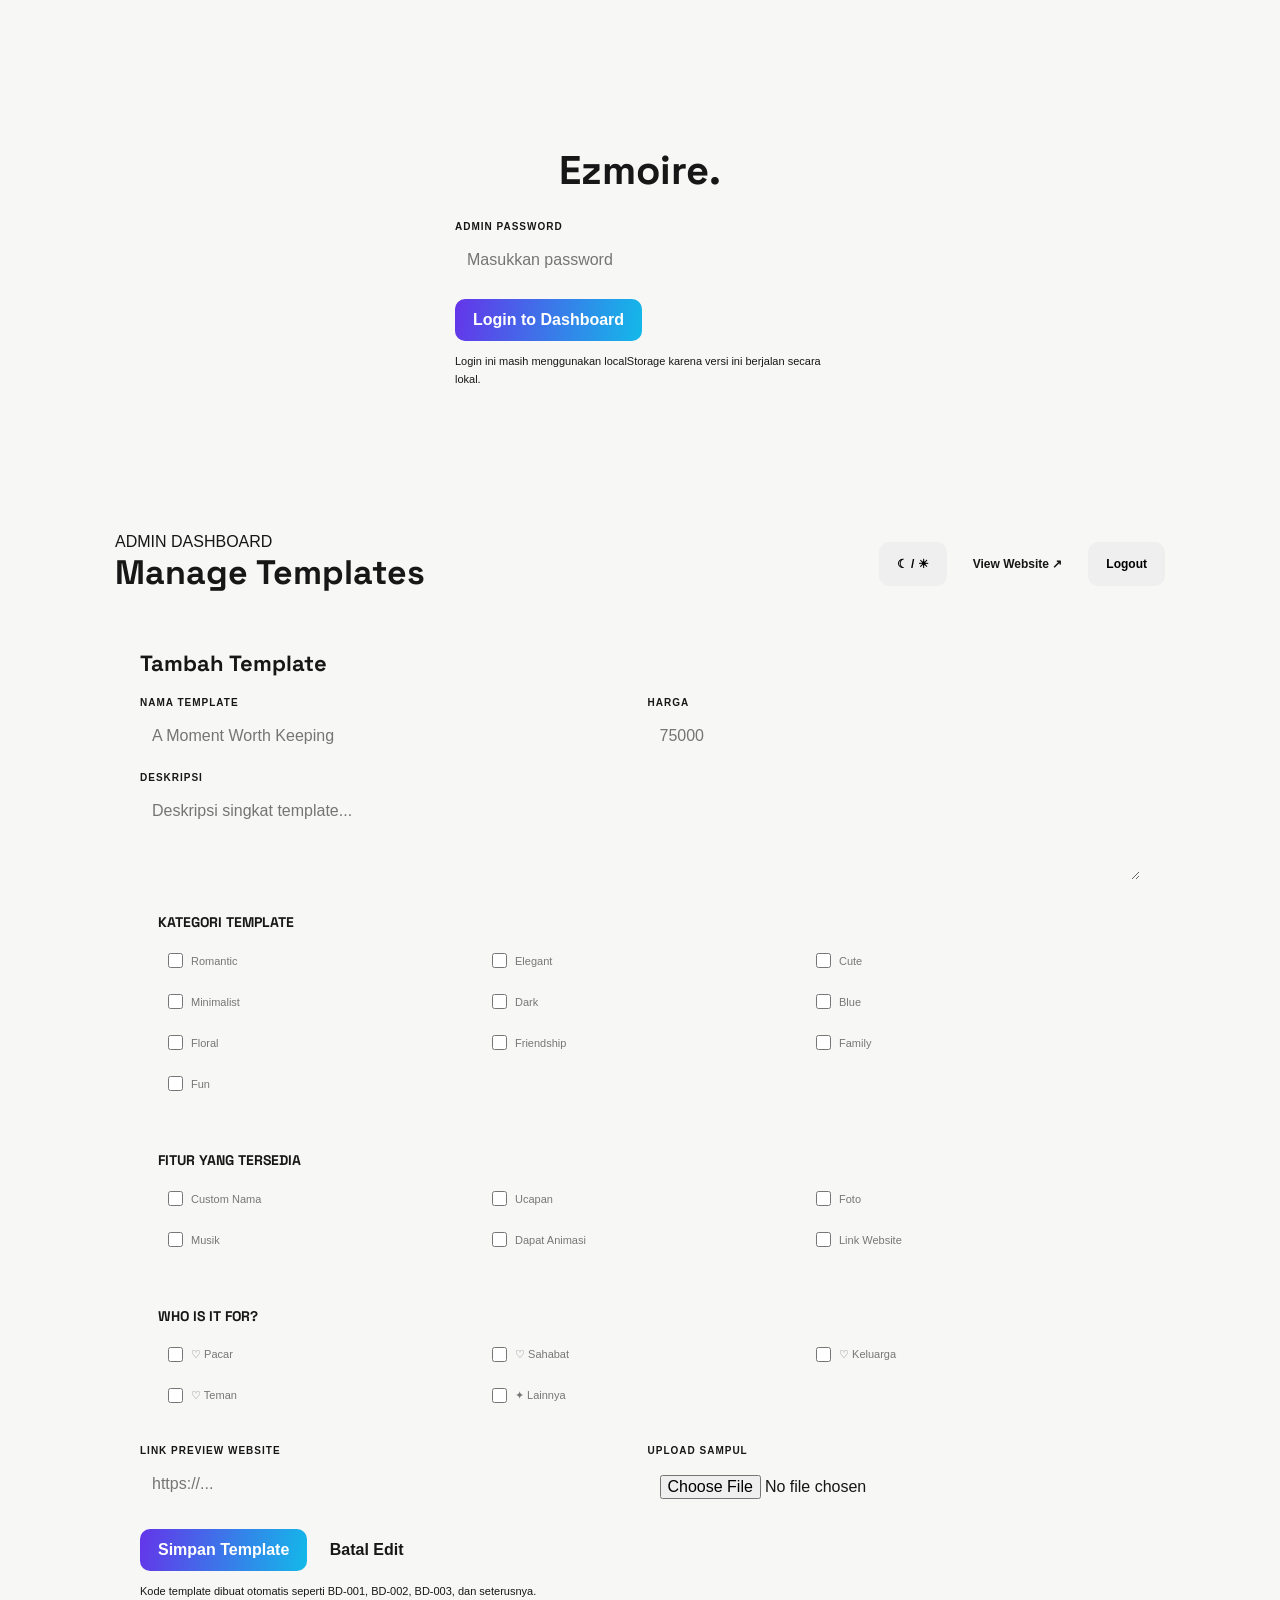
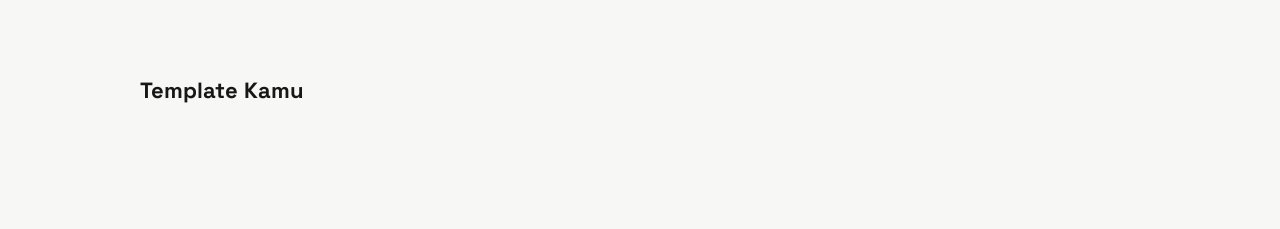
==== admin.html @ b5725a36 "Add files via upload" ====
<!DOCTYPE html>
<html lang="id">

<head>

    <meta charset="UTF-8">

    <meta
        name="viewport"
        content="width=device-width, initial-scale=1.0"
    >

    <title>
        Ezmoire — Admin
    </title>


    <link
        href="https://fonts.googleapis.com/css2?family=DM+Sans:wght@400;500;600;700&family=Space+Grotesk:wght@400;500;600;700&display=swap"
        rel="stylesheet"
    >


    <link
        rel="stylesheet"
        href="style.css"
    >


    <style>

        .admin-wrap {

            width:
                min(
                    1050px,
                    calc(100% - 32px)
                );

            margin:
                40px auto 80px;

        }


        .admin-top {

            display: flex;

            justify-content:
                space-between;

            align-items: center;

            gap: 20px;

            margin-bottom: 30px;

        }


        .admin-top h1 {

            font-family:
                "Space Grotesk";

            font-size: 34px;

        }


        .admin-panel {

            border:
                1px solid var(--line);

            background:
                var(--card);

            border-radius: 22px;

            padding: 25px;

            margin-bottom: 25px;

        }


        .admin-panel h2 {

            font-family:
                "Space Grotesk";

            font-size: 22px;

            margin-bottom: 20px;

        }


        .form-grid {

            display: grid;

            grid-template-columns:
                1fr 1fr;

            gap: 15px;

        }


        .field {

            display: flex;

            flex-direction: column;

            gap: 7px;

        }


        .field.full {

            grid-column:
                1 / -1;

        }


        .field label {

            font-size: 10px;

            color:
                var(--muted-2);

            letter-spacing: 1px;

            font-weight: 700;

        }


        .field input,
        .field textarea {

            background:
                var(--input);

            border:
                1px solid var(--line);

            border-radius: 10px;

            padding: 12px;

            color:
                var(--text);

            outline: none;

            font: inherit;

        }


        .field textarea {

            min-height: 90px;

            resize: vertical;

        }


        .field input:focus,
        .field textarea:focus {

            border-color:
                #36cfff;

        }


        .check-section {

            grid-column:
                1 / -1;

            padding:
                18px;

            border:
                1px solid var(--line);

            border-radius: 13px;

            background:
                var(--bg-secondary);

        }


        .check-section h3 {

            font-family:
                "Space Grotesk";

            font-size: 14px;

            margin-bottom: 13px;

        }


        .check-grid {

            display: grid;

            grid-template-columns:
                repeat(3, 1fr);

            gap: 8px;

        }


        .check-item {

            display: flex;

            align-items: center;

            gap: 8px;

            padding:
                9px 10px;

            border:
                1px solid var(--line);

            border-radius: 9px;

            color:
                var(--muted);

            font-size: 11px;

            cursor: pointer;

        }


        .check-item:hover {

            border-color:
                #4dd7ff77;

        }


        .check-item input {

            accent-color:
                #28c9ff;

            width: 15px;

            height: 15px;

        }


        .admin-btn {

            border: 0;

            border-radius: 10px;

            padding:
                12px 18px;

            color: white;

            background:
                linear-gradient(
                    100deg,
                    #6435e9,
                    #13b9e9
                );

            font-weight: 700;

            cursor: pointer;

            margin-top: 18px;

        }


        .secondary-btn {

            background:
                var(--bg-secondary);

            border:
                1px solid var(--line);

            color:
                var(--text);

        }


        .login {

            max-width: 420px;

            margin:
                120px auto;

        }


        .login h1 {

            text-align: center;

            font-family:
                "Space Grotesk";

            font-size: 40px;

            margin-bottom: 25px;

        }


        .error {

            color:
                #ff759f;

            font-size: 12px;

            margin-top: 10px;

        }


        .note {

            font-size: 11px;

            color:
                var(--muted-2);

            line-height: 1.6;

            margin-top: 12px;

        }


        .template-row {

            display: flex;

            align-items: center;

            gap: 15px;

            padding:
                14px 0;

            border-bottom:
                1px solid var(--line);

        }


        .template-row:last-child {
            border: 0;
        }


        .thumb {

            width: 70px;

            height: 70px;

            border-radius: 10px;

            background:
                linear-gradient(
                    135deg,
                    #321878,
                    #0b6e9d
                );

            background-size: cover;

            background-position: center;

            flex: none;

        }


        .row-main {

            flex: 1;

        }


        .row-main b {

            font-family:
                "Space Grotesk";

        }


        .row-main small {

            display: block;

            color:
                var(--muted-2);

            margin-top: 4px;

            line-height: 1.6;

        }


        .row-price {

            color:
                #55d9ff;

            font-weight: 700;

            font-size: 14px;

            white-space: nowrap;

        }


        .row-actions {

            display: flex;

            gap: 7px;

        }


        .row-actions button {

            background:
                var(--bg-secondary);

            color:
                var(--text);

            border:
                1px solid var(--line);

            border-radius: 8px;

            padding:
                8px 10px;

            cursor: pointer;

        }


        .row-actions .danger {

            color:
                #ff87a7;

        }


        @media (max-width: 700px) {

            .form-grid {

                grid-template-columns: 1fr;

            }


            .field.full {

                grid-column: auto;

            }


            .check-section {

                grid-column: auto;

            }


            .check-grid {

                grid-template-columns:
                    1fr 1fr;

            }


            .template-row {

                align-items:
                    flex-start;

                flex-wrap: wrap;

            }


            .row-actions {

                width: 100%;

            }


            .row-price {

                margin-left: auto;

            }

        }

    </style>

</head>


<body>


<div class="admin-wrap">


    <!-- LOGIN -->


    <div
        id="loginBox"
        class="login admin-panel"
    >


        <h1>

            Ezmoire<span class="dot">.</span>

        </h1>


        <div class="field">

            <label>
                ADMIN PASSWORD
            </label>

            <input
                id="password"
                type="password"
                placeholder="Masukkan password"
            >

        </div>


        <button
            class="admin-btn"
            onclick="login()"
        >
            Login to Dashboard
        </button>


        <div
            id="loginError"
            class="error"
        ></div>


        <p class="note">

            Login ini masih menggunakan
            localStorage karena versi ini
            berjalan secara lokal.

        </p>


    </div>



    <!-- DASHBOARD -->


    <div
        id="dashboard"
        class="hidden"
    >


        <div class="admin-top">


            <div>

                <div class="eyebrow">
                    ADMIN DASHBOARD
                </div>

                <h1>
                    Manage Templates
                </h1>

            </div>


            <div
                style="
                    display:flex;
                    gap:8px;
                    flex-wrap:wrap;
                "
            >

                <button
                    class="btn ghost"
                    onclick="toggleAdminTheme()"
                >
                    ☾ / ☀
                </button>


                <a
                    class="btn ghost"
                    href="index.html"
                >
                    View Website ↗
                </a>


                <button
                    class="btn ghost"
                    onclick="logout()"
                >
                    Logout
                </button>

            </div>


        </div>



        <!-- FORM -->


        <div class="admin-panel">


            <h2 id="formTitle">
                Tambah Template
            </h2>


            <input
                type="hidden"
                id="editIndex"
                value="-1"
            >


            <div class="form-grid">


                <div class="field">

                    <label>
                        NAMA TEMPLATE
                    </label>

                    <input
                        id="title"
                        placeholder="A Moment Worth Keeping"
                    >

                </div>


                <div class="field">

                    <label>
                        HARGA
                    </label>

                    <input
                        id="price"
                        type="number"
                        min="0"
                        placeholder="75000"
                    >

                </div>


                <div class="field full">

                    <label>
                        DESKRIPSI
                    </label>

                    <textarea
                        id="description"
                        placeholder="Deskripsi singkat template..."
                    ></textarea>

                </div>



                <!-- CATEGORY -->


                <div class="check-section">


                    <h3>
                        KATEGORI TEMPLATE
                    </h3>


                    <div class="check-grid">


                        <label class="check-item">
                            <input
                                type="checkbox"
                                name="categories"
                                value="Romantic"
                            >
                            Romantic
                        </label>


                        <label class="check-item">
                            <input
                                type="checkbox"
                                name="categories"
                                value="Elegant"
                            >
                            Elegant
                        </label>


                        <label class="check-item">
                            <input
                                type="checkbox"
                                name="categories"
                                value="Cute"
                            >
                            Cute
                        </label>


                        <label class="check-item">
                            <input
                                type="checkbox"
                                name="categories"
                                value="Minimalist"
                            >
                            Minimalist
                        </label>


                        <label class="check-item">
                            <input
                                type="checkbox"
                                name="categories"
                                value="Dark"
                            >
                            Dark
                        </label>


                        <label class="check-item">
                            <input
                                type="checkbox"
                                name="categories"
                                value="Blue"
                            >
                            Blue
                        </label>


                        <label class="check-item">
                            <input
                                type="checkbox"
                                name="categories"
                                value="Floral"
                            >
                            Floral
                        </label>


                        <label class="check-item">
                            <input
                                type="checkbox"
                                name="categories"
                                value="Friendship"
                            >
                            Friendship
                        </label>


                        <label class="check-item">
                            <input
                                type="checkbox"
                                name="categories"
                                value="Family"
                            >
                            Family
                        </label>


                        <label class="check-item">
                            <input
                                type="checkbox"
                                name="categories"
                                value="Fun"
                            >
                            Fun
                        </label>


                    </div>


                </div>



                <!-- FEATURES -->


                <div class="check-section">


                    <h3>
                        FITUR YANG TERSEDIA
                    </h3>


                    <div class="check-grid">


                        <label class="check-item">
                            <input
                                type="checkbox"
                                name="features"
                                value="Custom Nama"
                            >
                            Custom Nama
                        </label>


                        <label class="check-item">
                            <input
                                type="checkbox"
                                name="features"
                                value="Ucapan"
                            >
                            Ucapan
                        </label>


                        <label class="check-item">
                            <input
                                type="checkbox"
                                name="features"
                                value="Foto"
                            >
                            Foto
                        </label>


                        <label class="check-item">
                            <input
                                type="checkbox"
                                name="features"
                                value="Musik"
                            >
                            Musik
                        </label>


                        <label class="check-item">
                            <input
                                type="checkbox"
                                name="features"
                                value="Dapat Animasi"
                            >
                            Dapat Animasi
                        </label>


                        <label class="check-item">
                            <input
                                type="checkbox"
                                name="features"
                                value="Link Website"
                            >
                            Link Website
                        </label>


                    </div>


                </div>



                <!-- WHO IS IT FOR -->


                <div class="check-section">


                    <h3>
                        WHO IS IT FOR?
                    </h3>


                    <div class="check-grid">


                        <label class="check-item">
                            <input
                                type="checkbox"
                                name="audiences"
                                value="Pacar"
                            >
                            ♡ Pacar
                        </label>


                        <label class="check-item">
                            <input
                                type="checkbox"
                                name="audiences"
                                value="Sahabat"
                            >
                            ♡ Sahabat
                        </label>


                        <label class="check-item">
                            <input
                                type="checkbox"
                                name="audiences"
                                value="Keluarga"
                            >
                            ♡ Keluarga
                        </label>


                        <label class="check-item">
                            <input
                                type="checkbox"
                                name="audiences"
                                value="Teman"
                            >
                            ♡ Teman
                        </label>


                        <label class="check-item">
                            <input
                                type="checkbox"
                                name="audiences"
                                value="Lainnya"
                            >
                            ✦ Lainnya
                        </label>


                    </div>


                </div>



                <!-- PREVIEW -->


                <div class="field">

                    <label>
                        LINK PREVIEW WEBSITE
                    </label>

                    <input
                        id="preview"
                        placeholder="https://..."
                    >

                </div>



                <!-- COVER -->


                <div class="field">

                    <label>
                        UPLOAD SAMPUL
                    </label>

                    <input
                        id="coverFile"
                        type="file"
                        accept="image/*"
                    >

                </div>


            </div>



            <button
                class="admin-btn"
                onclick="saveTemplate()"
            >
                Simpan Template
            </button>


            <button
                id="cancelBtn"
                class="admin-btn secondary-btn hidden"
                onclick="resetForm()"
            >
                Batal Edit
            </button>


            <p class="note">

                Kode template dibuat otomatis
                seperti BD-001, BD-002,
                BD-003, dan seterusnya.

            </p>


        </div>



        <!-- TEMPLATE LIST -->


        <div class="admin-panel">


            <h2>
                Template Kamu
            </h2>


            <div
                id="templateList"
            ></div>


        </div>


    </div>


</div>



<script>


const DEFAULT_TEMPLATES = [

    {
        id: "BD-001",

        title:
            "A Moment Worth Keeping",

        description:
            "Elegant, personal, dan penuh kenangan.",

        categories:
            [
                "Romantic",
                "Elegant"
            ],

        audiences:
            [
                "Pacar",
                "Sahabat"
            ],

        features:
            [
                "Custom Nama",
                "Ucapan",
                "Foto",
                "Musik",
                "Dapat Animasi",
                "Link Website"
            ],

        price:
            75000,

        cover:
            "",

        coverClass:
            "cover-default",

        preview:
            "#"
    },


    {
        id: "BD-002",

        title:
            "Blue Memories",

        description:
            "Soft blue experience dengan nuansa modern.",

        categories:
            [
                "Blue",
                "Minimalist",
                "Elegant"
            ],

        audiences:
            [
                "Pacar",
                "Sahabat",
                "Teman"
            ],

        features:
            [
                "Custom Nama",
                "Ucapan",
                "Foto",
                "Musik",
                "Dapat Animasi",
                "Link Website"
            ],

        price:
            85000,

        cover:
            "",

        coverClass:
            "cover-blue",

        preview:
            "#"
    },


    {
        id: "BD-003",

        title:
            "Forever & Always",

        description:
            "Dark, cinematic, dan cocok untuk cerita spesial.",

        categories:
            [
                "Dark",
                "Romantic"
            ],

        audiences:
            [
                "Pacar"
            ],

        features:
            [
                "Custom Nama",
                "Ucapan",
                "Foto",
                "Musik",
                "Dapat Animasi",
                "Link Website"
            ],

        price:
            100000,

        cover:
            "",

        coverClass:
            "cover-night",

        preview:
            "#"
    }

];



function getTemplates() {

    try {

        const saved =
            JSON.parse(
                localStorage.getItem(
                    "ezmoire_templates"
                )
            );


        if (
            Array.isArray(saved) &&
            saved.length
        ) {

            return saved;

        }

    }

    catch (error) {

        console.log(error);

    }


    return DEFAULT_TEMPLATES;

}



function saveTemplates(data) {

    localStorage.setItem(
        "ezmoire_templates",
        JSON.stringify(data)
    );

}



function formatPrice(price) {

    return new Intl.NumberFormat(
        "id-ID",
        {
            style: "currency",
            currency: "IDR",
            maximumFractionDigits: 0
        }
    ).format(
        Number(price) || 0
    );

}



function nextId() {

    const numbers =
        getTemplates().map(
            template =>
                parseInt(
                    String(
                        template.id
                    ).replace(
                        /\D/g,
                        ""
                    )
                ) || 0
        );


    return (
        "BD-" +
        String(
            Math.max(
                0,
                ...numbers
            ) + 1
        ).padStart(
            3,
            "0"
        )
    );

}



function login() {

    const password =
        document.getElementById(
            "password"
        ).value;


    if (
        password ===
        "momento123"
    ) {

        localStorage.setItem(
            "ezmoire_admin",
            "1"
        );


        showDashboard();

    }

    else {

        document.getElementById(
            "loginError"
        ).textContent =
            "Password salah.";

    }

}



function logout() {

    localStorage.removeItem(
        "ezmoire_admin"
    );


    location.reload();

}



function showDashboard() {

    document.getElementById(
        "loginBox"
    )
    .classList
    .add(
        "hidden"
    );


    document.getElementById(
        "dashboard"
    )
    .classList
    .remove(
        "hidden"
    );


    renderList();

}



function getChecked(name) {

    return Array.from(
        document.querySelectorAll(
            `input[name="${name}"]:checked`
        )
    ).map(
        checkbox =>
            checkbox.value
    );

}



function setChecked(
    name,
    values
) {

    document
        .querySelectorAll(
            `input[name="${name}"]`
        )
        .forEach(
            checkbox => {

                checkbox.checked =
                    values.includes(
                        checkbox.value
                    );

            }
        );

}



function renderList() {

    const list =
        document.getElementById(
            "templateList"
        );


    const data =
        getTemplates();


    if (!data.length) {

        list.innerHTML =
            `
                <p class="note">
                    Belum ada template.
                </p>
            `;

        return;

    }


    list.innerHTML =
        data.map(
            (template, index) => `

                <div
                    class="template-row"
                >


                    <div
                        class="thumb"

                        ${
                            template.cover
                                ? `
                                    style="
                                        background-image:
                                        url('${template.cover}')
                                    "
                                `
                                : ""
                        }
                    ></div>


                    <div class="row-main">


                        <b>

                            ${escapeHtml(
                                template.id
                            )}

                            —

                            ${escapeHtml(
                                template.title
                            )}

                        </b>


                        <small>

                            Kategori:
                            ${
                                (template.categories || [])
                                    .map(
                                        escapeHtml
                                    )
                                    .join(
                                        ", "
                                    )
                            }

                            <br>

                            Untuk:
                            ${
                                (template.audiences || [])
                                    .map(
                                        escapeHtml
                                    )
                                    .join(
                                        ", "
                                    )
                            }

                            <br>

                            Fitur:
                            ${
                                (template.features || [])
                                    .map(
                                        escapeHtml
                                    )
                                    .join(
                                        ", "
                                    )
                            }

                        </small>


                    </div>


                    <div class="row-price">

                        ${formatPrice(
                            template.price
                        )}

                    </div>


                    <div class="row-actions">


                        <button
                            onclick="
                                editTemplate(${index})
                            "
                        >
                            Edit
                        </button>


                        <button
                            onclick="
                                previewTemplate(${index})
                            "
                        >
                            Preview
                        </button>


                        <button
                            class="danger"
                            onclick="
                                deleteTemplate(${index})
                            "
                        >
                            Hapus
                        </button>


                    </div>


                </div>

            `
        ).join("");

}



function saveTemplate() {

    const title =
        document.getElementById(
            "title"
        )
        .value
        .trim();


    if (!title) {

        alert(
            "Nama template wajib diisi."
        );

        return;

    }


    const price =
        Number(
            document.getElementById(
                "price"
            ).value
        );


    if (
        isNaN(price) ||
        price < 0
    ) {

        alert(
            "Masukkan harga yang valid."
        );

        return;

    }


    const categories =
        getChecked(
            "categories"
        );


    const features =
        getChecked(
            "features"
        );


    const audiences =
        getChecked(
            "audiences"
        );


    if (!categories.length) {

        alert(
            "Pilih minimal satu kategori."
        );

        return;

    }


    if (!features.length) {

        alert(
            "Pilih minimal satu fitur."
        );

        return;

    }


    if (!audiences.length) {

        alert(
            "Pilih minimal satu bagian Who is it for?"
        );

        return;

    }


    const data =
        getTemplates();


    const editIndex =
        Number(
            document.getElementById(
                "editIndex"
            ).value
        );


    const file =
        document.getElementById(
            "coverFile"
        ).files[0];


    function finish(cover) {

        const old =
            editIndex >= 0
                ? data[editIndex]
                : null;


        const item = {

            id:
                old
                    ? old.id
                    : nextId(),


            title:
                title,


            description:
                document.getElementById(
                    "description"
                ).value.trim(),


            categories:
                categories,


            audiences:
                audiences,


            features:
                features,


            price:
                price,


            cover:
                cover !== undefined
                    ? cover
                    : (
                        old
                            ? old.cover
                            : ""
                    ),


            coverClass:
                old
                    ? old.coverClass
                    : "cover-default",


            preview:
                document.getElementById(
                    "preview"
                ).value.trim()
                ||
                "#"

        };


        if (
            editIndex >= 0
        ) {

            data[editIndex] =
                item;

        }

        else {

            data.push(
                item
            );

        }


        saveTemplates(
            data
        );


        resetForm();

        renderList();


        alert(
            editIndex >= 0
                ? "Template berhasil diperbarui!"
                : "Template berhasil ditambahkan!"
        );

    }


    if (file) {

        const reader =
            new FileReader();


        reader.onload =
            () => {

                finish(
                    reader.result
                );

            };


        reader.readAsDataURL(
            file
        );

    }

    else {

        finish(
            undefined
        );

    }

}



function editTemplate(index) {

    const template =
        getTemplates()[index];


    document.getElementById(
        "editIndex"
    ).value =
        index;


    document.getElementById(
        "title"
    ).value =
        template.title;


    document.getElementById(
        "price"
    ).value =
        template.price || 0;


    document.getElementById(
        "description"
    ).value =
        template.description || "";


    document.getElementById(
        "preview"
    ).value =
        template.preview || "";


    setChecked(
        "categories",
        template.categories || []
    );


    setChecked(
        "features",
        template.features || []
    );


    setChecked(
        "audiences",
        template.audiences || []
    );


    document.getElementById(
        "formTitle"
    ).textContent =
        "Edit Template " +
        template.id;


    document.getElementById(
        "cancelBtn"
    )
    .classList
    .remove(
        "hidden"
    );


    window.scrollTo({

        top: 0,

        behavior: "smooth"

    });

}



function resetForm() {

    document.getElementById(
        "editIndex"
    ).value =
        "-1";


    document.getElementById(
        "title"
    ).value =
        "";


    document.getElementById(
        "price"
    ).value =
        "";


    document.getElementById(
        "description"
    ).value =
        "";


    document.getElementById(
        "preview"
    ).value =
        "";


    document.getElementById(
        "coverFile"
    ).value =
        "";


    setChecked(
        "categories",
        []
    );


    setChecked(
        "features",
        []
    );


    setChecked(
        "audiences",
        []
    );


    document.getElementById(
        "formTitle"
    ).textContent =
        "Tambah Template";


    document.getElementById(
        "cancelBtn"
    )
    .classList
    .add(
        "hidden"
    );

}



function deleteTemplate(index) {

    if (
        !confirm(
            "Hapus template ini?"
        )
    ) {

        return;

    }


    const data =
        getTemplates();


    data.splice(
        index,
        1
    );


    saveTemplates(
        data
    );


    renderList();

}



function previewTemplate(index) {

    const template =
        getTemplates()[index];


    if (
        template.preview &&
        template.preview !== "#"
    ) {

        window.open(
            template.preview,
            "_blank"
        );

    }

    else {

        alert(
            "Template ini belum memiliki link preview."
        );

    }

}



function toggleAdminTheme() {

    const current =
        document.body.dataset.theme ||
        "dark";


    const next =
        current === "light"
            ? "dark"
            : "light";


    document.body.dataset.theme =
        next;


    localStorage.setItem(
        "ezmoire_theme",
        next
    );

}



function escapeHtml(value) {

    return String(
        value ?? ""
    ).replace(
        /[&<>"']/g,

        character => ({

            "&": "&amp;",
            "<": "&lt;",
            ">": "&gt;",
            '"': "&quot;",
            "'": "&#039;"

        }[character])

    );

}



if (
    localStorage.getItem(
        "ezmoire_theme"
    )
) {

    document.body.dataset.theme =
        localStorage.getItem(
            "ezmoire_theme"
        );

}


if (
    localStorage.getItem(
        "ezmoire_admin"
    ) === "1"
) {

    showDashboard();

}

</script>


</body>

</html>
---- style.css ----
:root {
    --bg: #f7f7f5;
    --surface: #ffffff;
    --surface-soft: #f1f1ef;

    --text: #171717;
    --muted: #777777;

    --border: #e7e7e4;

    --accent: #3159d8;
    --accent-hover: #2548bb;

    --danger: #d84c4c;

    --radius: 18px;

    --max-width: 1200px;
}

body.dark {
    --bg: #0d0f13;
    --surface: #15181e;
    --surface-soft: #1c2027;

    --text: #f5f5f5;
    --muted: #999fa9;

    --border: #292d34;

    --accent: #6686ef;
    --accent-hover: #7c98f4;
}


/* RESET */

* {
    margin: 0;
    padding: 0;
    box-sizing: border-box;
}

html {
    scroll-behavior: smooth;
}

body {
    background: var(--bg);
    color: var(--text);

    font-family: "Inter", sans-serif;

    transition:
        background .25s ease,
        color .25s ease;
}

button,
input {
    font: inherit;
}

button {
    cursor: pointer;
}

a {
    text-decoration: none;
    color: inherit;
}


/* =========================
   NAVBAR
========================= */

.navbar {
    height: 72px;

    display: flex;
    align-items: center;
    justify-content: space-between;

    padding: 0 6%;

    border-bottom: 1px solid var(--border);

    background: var(--surface);

    position: sticky;
    top: 0;

    z-index: 100;
}

.logo {
    font-size: 23px;
    font-weight: 800;
    letter-spacing: -1px;
}

.logo span {
    color: var(--accent);
}

.nav-menu {
    display: flex;
    gap: 32px;
}

.nav-menu a {
    font-size: 13px;
    color: var(--muted);
    transition: .2s;
}

.nav-menu a:hover {
    color: var(--text);
}

.nav-right {
    display: flex;
    align-items: center;
    gap: 9px;
}

.icon-btn {
    width: 38px;
    height: 38px;

    border: 1px solid var(--border);

    border-radius: 50%;

    background: var(--surface);

    color: var(--text);
}

.admin-open-btn {
    border: 1px solid var(--border);

    background: var(--text);
    color: var(--bg);

    padding: 10px 16px;

    border-radius: 9px;

    font-size: 12px;
}


/* =========================
   BUTTON
========================= */

.btn {
    min-height: 44px;

    display: inline-flex;

    align-items: center;
    justify-content: center;

    gap: 10px;

    padding: 0 17px;

    border-radius: 10px;

    border: 1px solid transparent;

    font-size: 12px;

    font-weight: 600;

    transition: .2s;
}

.btn-primary {
    background: var(--accent);
    color: white;
}

.btn-primary:hover {
    background: var(--accent-hover);
    transform: translateY(-1px);
}

.btn-secondary {
    background: var(--surface);
    color: var(--text);

    border-color: var(--border);
}

.btn-secondary:hover {
    border-color: var(--accent);
}

.full-btn {
    width: 100%;
}


/* =========================
   HERO
========================= */

.hero {
    max-width: var(--max-width);

    min-height: 650px;

    margin: auto;

    padding: 80px 30px;

    display: grid;

    grid-template-columns: 1fr 430px;

    gap: 80px;

    align-items: center;
}

.hero-text {
    max-width: 650px;
}

.hero-label {
    color: var(--accent);

    font-size: 10px;

    font-weight: 700;

    letter-spacing: 3px;

    margin-bottom: 20px;
}

.hero h1 {
    font-family: "Playfair Display", serif;

    font-size: clamp(54px, 7vw, 86px);

    font-weight: 600;

    line-height: .98;

    letter-spacing: -4px;

    margin-bottom: 28px;
}

.hero h1 em {
    display: block;

    color: var(--accent);

    font-style: normal;
}

.hero-text > p {
    max-width: 500px;

    color: var(--muted);

    line-height: 1.8;

    font-size: 15px;

    margin-bottom: 30px;
}

.hero-actions {
    display: flex;
    gap: 10px;
    flex-wrap: wrap;
}


/* HERO MOCKUP */

.hero-preview {
    height: 500px;

    display: flex;

    justify-content: center;

    align-items: center;

    position: relative;
}

.preview-glow {
    position: absolute;

    width: 300px;
    height: 300px;

    background: rgba(49, 89, 216, .13);

    filter: blur(70px);

    border-radius: 50%;
}

.hero-window {
    position: relative;

    width: 320px;
    height: 420px;

    border: 1px solid var(--border);

    border-radius: 20px;

    overflow: hidden;

    background:
        linear-gradient(
            145deg,
            #10172d,
            #3159d8
        );

    box-shadow:
        0 30px 80px rgba(0,0,0,.18);
}

.window-top {
    height: 42px;

    display: grid;

    grid-template-columns: 1fr auto 1fr;

    align-items: center;

    padding: 0 15px;

    color: rgba(255,255,255,.65);

    font-size: 9px;

    border-bottom: 1px solid rgba(255,255,255,.1);
}

.window-dots {
    display: flex;
    gap: 4px;
}

.window-dots i {
    width: 5px;
    height: 5px;

    border-radius: 50%;

    background: rgba(255,255,255,.4);
}

.hero-card-content {
    height: calc(100% - 42px);

    display: flex;

    flex-direction: column;

    justify-content: center;

    padding: 45px;

    color: white;
}

.hero-card-content small {
    font-size: 8px;

    letter-spacing: 3px;

    opacity: .65;

    margin-bottom: 18px;
}

.hero-card-content h2 {
    font-family: "Playfair Display", serif;

    font-size: 51px;

    line-height: .95;

    margin-bottom: 18px;
}

.hero-card-content p {
    font-size: 12px;

    opacity: .7;
}

.hero-card-line {
    width: 50px;
    height: 1px;

    background: rgba(255,255,255,.4);

    margin: 35px 0 15px;
}

.hero-card-content > span {
    font-size: 8px;
    opacity: .5;
}


/* =========================
   SECTION
========================= */

.who-section,
.templates-section,
.features-section {
    max-width: var(--max-width);

    margin: auto;

    padding: 90px 30px;
}

.section-title {
    text-align: center;

    max-width: 600px;

    margin: 0 auto 45px;
}

.section-title.left {
    text-align: left;

    max-width: none;

    margin: 0 0 25px;
}

.section-title small {
    color: var(--accent);

    font-size: 10px;

    font-weight: 700;

    letter-spacing: 3px;
}

.section-title h2 {
    font-family: "Playfair Display", serif;

    font-size: clamp(38px, 5vw, 58px);

    font-weight: 600;

    letter-spacing: -2px;

    margin-top: 10px;
}

.section-title p {
    color: var(--muted);

    font-size: 14px;

    line-height: 1.8;

    margin-top: 15px;
}


/* =========================
   WHO
========================= */

.who-section {
    border-top: 1px solid var(--border);

    border-bottom: 1px solid var(--border);
}

.who-options {
    display: flex;

    flex-wrap: wrap;

    gap: 8px;
}

.who-btn,
.category-btn {
    border: 1px solid var(--border);

    background: var(--surface);

    color: var(--muted);

    border-radius: 30px;

    padding: 10px 15px;

    font-size: 12px;

    transition: .2s;
}

.who-btn:hover,
.category-btn:hover {
    color: var(--text);

    border-color: var(--accent);
}

.who-btn.active,
.category-btn.active {
    color: white;

    background: var(--accent);

    border-color: var(--accent);
}


/* =========================
   CATEGORY
========================= */

.category-wrapper {
    margin-bottom: 35px;

    overflow-x: auto;

    scrollbar-width: none;
}

.category-wrapper::-webkit-scrollbar {
    display: none;
}

.category-scroll {
    display: flex;

    justify-content: center;

    gap: 7px;

    min-width: max-content;
}


/* =========================
   TEMPLATES
========================= */

.template-grid {
    display: grid;

    grid-template-columns:
        repeat(3, 1fr);

    gap: 25px;
}

.template-card {
    background: var(--surface);

    border: 1px solid var(--border);

    border-radius: var(--radius);

    overflow: hidden;

    transition: .25s;
}

.template-card:hover {
    transform: translateY(-5px);

    box-shadow:
        0 20px 50px rgba(0,0,0,.08);
}

.template-cover {
    position: relative;

    height: 330px;

    background: var(--surface-soft);

    overflow: hidden;
}

.template-cover img {
    width: 100%;
    height: 100%;

    object-fit: cover;

    transition: .4s;
}

.template-card:hover .template-cover img {
    transform: scale(1.03);
}

.template-code {
    position: absolute;

    top: 13px;
    right: 13px;

    background: rgba(0,0,0,.65);

    color: white;

    padding: 6px 9px;

    border-radius: 7px;

    font-size: 9px;

    backdrop-filter: blur(8px);
}

.template-info {
    padding: 20px;
}

.template-info h3 {
    font-size: 16px;

    margin-bottom: 7px;
}

.template-price {
    color: var(--accent);

    font-size: 14px;

    font-weight: 700;

    margin-bottom: 14px;
}

.template-tags {
    display: flex;

    gap: 5px;

    flex-wrap: wrap;

    margin-bottom: 18px;
}

.template-tag {
    background: var(--surface-soft);

    color: var(--muted);

    border-radius: 6px;

    padding: 5px 7px;

    font-size: 9px;
}

.template-buttons {
    display: grid;

    grid-template-columns: 1fr 1fr;

    gap: 7px;
}

.template-buttons button {
    height: 38px;

    border-radius: 8px;

    font-size: 11px;

    font-weight: 600;
}

.detail-btn {
    background: var(--surface-soft);

    border: 1px solid var(--border);

    color: var(--text);
}

.order-btn {
    border: none;

    color: white;

    background: var(--accent);
}


/* EMPTY */

.empty-state {
    display: none;

    text-align: center;

    padding: 70px 20px;
}

.empty-symbol {
    width: 55px;
    height: 55px;

    display: grid;
    place-items: center;

    margin: auto auto 15px;

    border-radius: 50%;

    color: var(--accent);

    background: var(--surface);

    border: 1px solid var(--border);
}

.empty-state h3 {
    font-size: 16px;

    margin-bottom: 7px;
}

.empty-state p {
    color: var(--muted);

    font-size: 13px;
}


/* =========================
   FEATURES
========================= */

.features-grid {
    display: grid;

    grid-template-columns:
        repeat(3, 1fr);

    gap: 1px;

    background: var(--border);

    border: 1px solid var(--border);

    border-radius: var(--radius);

    overflow: hidden;
}

.feature-card {
    position: relative;

    background: var(--surface);

    padding: 32px;
}

.feature-number {
    position: absolute;

    right: 25px;
    top: 25px;

    font-size: 10px;

    color: var(--muted);
}

.feature-icon {
    width: 43px;
    height: 43px;

    display: grid;
    place-items: center;

    border-radius: 10px;

    background: var(--surface-soft);

    color: var(--accent);

    margin-bottom: 25px;

    font-size: 15px;
}

.feature-card h3 {
    font-size: 15px;

    margin-bottom: 10px;
}

.feature-card p {
    color: var(--muted);

    font-size: 12px;

    line-height: 1.8;
}


/* =========================
   FOOTER
========================= */

footer {
    border-top: 1px solid var(--border);

    background: var(--surface);
}

.footer-inner {
    max-width: var(--max-width);

    margin: auto;

    padding: 45px 30px;

    display: flex;

    align-items: center;

    justify-content: space-between;
}

.footer-brand p {
    color: var(--muted);

    font-size: 11px;

    margin-top: 7px;
}

.footer-copy {
    color: var(--muted);

    font-size: 10px;
}


/* =========================
   MODAL
========================= */

.modal {
    position: fixed;

    inset: 0;

    z-index: 1000;

    display: none;

    align-items: center;
    justify-content: center;

    padding: 20px;

    background: rgba(0,0,0,.65);

    backdrop-filter: blur(8px);
}

.modal.show {
    display: flex;
}

.modal-card {
    position: relative;

    width: 100%;

    background: var(--surface);

    border-radius: 20px;

    border: 1px solid var(--border);

    box-shadow: 0 30px 100px rgba(0,0,0,.25);
}

.small-modal {
    max-width: 400px;

    padding: 35px;
}

.modal-close {
    position: absolute;

    top: 17px;
    right: 19px;

    border: none;

    background: transparent;

    color: var(--muted);

    font-size: 25px;

    z-index: 3;
}

.modal-label {
    color: var(--accent);

    letter-spacing: 2px;

    font-size: 9px;

    font-weight: 700;
}

.small-modal h2 {
    font-family: "Playfair Display", serif;

    font-size: 38px;

    margin: 12px 0 8px;
}

.small-modal p {
    color: var(--muted);

    font-size: 12px;

    line-height: 1.7;

    margin-bottom: 20px;
}

.small-modal input {
    width: 100%;

    height: 44px;

    padding: 0 13px;

    border-radius: 9px;

    border: 1px solid var(--border);

    background: var(--surface-soft);

    color: var(--text);

    outline: none;

    margin-bottom: 10px;
}

.small-modal input:focus {
    border-color: var(--accent);
}

.error-text {
    color: var(--danger);

    font-size: 11px;

    margin-top: 10px;
}


/* =========================
   ADMIN DASHBOARD
========================= */

.admin-modal {
    align-items: stretch;

    padding: 0;
}

.admin-dashboard {
    width: 100%;

    height: 100%;

    max-width: 1250px;

    margin: auto;

    display: grid;

    grid-template-columns: 210px 1fr;

    background: var(--bg);

    overflow: hidden;
}

.admin-sidebar {
    background: var(--surface);

    border-right: 1px solid var(--border);

    padding: 30px 18px;

    display: flex;

    flex-direction: column;
}

.admin-logo {
    font-weight: 800;

    font-size: 20px;

    padding: 0 10px;

    margin-bottom: 45px;
}

.admin-logo span {
    color: var(--accent);
}

.admin-sidebar-label {
    font-size: 8px;

    letter-spacing: 2px;

    color: var(--muted);

    padding: 0 10px;

    margin-bottom: 10px;
}

.sidebar-item {
    border: none;

    background: transparent;

    color: var(--muted);

    text-align: left;

    padding: 11px 10px;

    border-radius: 8px;

    font-size: 11px;

    margin-bottom: 3px;
}

.sidebar-item:hover,
.sidebar-item.active {
    background: var(--surface-soft);

    color: var(--text);
}

.sidebar-bottom {
    margin-top: auto;
}

.admin-main {
    overflow-y: auto;

    padding: 35px;
}

.admin-top {
    position: relative;

    display: flex;

    justify-content: space-between;

    margin-bottom: 30px;
}

.admin-top small,
.form-heading small {
    color: var(--accent);

    letter-spacing: 2px;

    font-size: 8px;

    font-weight: 700;
}

.admin-top h2 {
    font-family: "Playfair Display", serif;

    font-size: 35px;

    margin-top: 6px;
}

.admin-close {
    position: relative;

    top: auto;
    right: auto;
}

.admin-stats {
    display: grid;

    grid-template-columns: 1fr 1fr;

    gap: 12px;

    margin-bottom: 25px;
}

.stat-box {
    padding: 20px;

    background: var(--surface);

    border: 1px solid var(--border);

    border-radius: 12px;
}

.stat-box small {
    display: block;

    color: var(--muted);

    font-size: 8px;

    letter-spacing: 1px;

    margin-bottom: 10px;
}

.stat-box strong {
    font-size: 22px;
}

.admin-columns {
    display: grid;

    grid-template-columns: 1fr 1fr;

    gap: 20px;

    align-items: start;
}

.admin-form-card,
.admin-list-card {
    background: var(--surface);

    border: 1px solid var(--border);

    border-radius: 15px;

    padding: 25px;
}

.form-heading {
    margin-bottom: 25px;
}

.form-heading h3 {
    margin-top: 7px;

    font-size: 17px;
}

.admin-form-card > label {
    display: block;

    font-size: 10px;

    font-weight: 700;

    margin: 17px 0 7px;
}

.admin-form-card input[type="text"],
.admin-form-card input[type="number"],
.admin-form-card input[type="url"] {
    width: 100%;

    height: 42px;

    border: 1px solid var(--border);

    border-radius: 8px;

    padding: 0 11px;

    outline: none;

    background: var(--surface-soft);

    color: var(--text);

    font-size: 11px;
}

.admin-form-card input:focus {
    border-color: var(--accent);
}

.input-help {
    font-size: 9px;

    color: var(--muted);

    margin-top: 5px;
}

.two-inputs {
    display: grid;

    grid-template-columns: 1fr 1fr;

    gap: 10px;
}

.two-inputs label {
    display: block;

    font-size: 10px;

    font-weight: 700;

    margin: 17px 0 7px;
}

.admin-check-grid {
    display: grid;

    grid-template-columns: 1fr 1fr;

    gap: 6px;
}

.admin-check-grid label {
    display: flex;

    align-items: center;

    gap: 7px;

    padding: 9px;

    border-radius: 7px;

    background: var(--surface-soft);

    color: var(--muted);

    font-size: 9px;
}

.admin-check-grid input {
    accent-color: var(--accent);
}

.add-template-btn {
    margin-top: 25px;
}


/* ADMIN LIST */

.admin-template-item {
    display: flex;

    align-items: center;

    gap: 12px;

    padding: 12px;

    border: 1px solid var(--border);

    border-radius: 10px;

    margin-bottom: 8px;
}

.admin-thumb {
    width: 45px;
    height: 50px;

    object-fit: cover;

    border-radius: 6px;

    background: var(--surface-soft);
}

.admin-template-info {
    flex: 1;

    min-width: 0;
}

.admin-template-info strong {
    display: block;

    font-size: 11px;

    white-space: nowrap;

    overflow: hidden;

    text-overflow: ellipsis;
}

.admin-template-info span {
    display: block;

    color: var(--muted);

    font-size: 9px;

    margin-top: 4px;
}

.delete-template {
    border: none;

    background: transparent;

    color: var(--danger);

    font-size: 10px;
}


/* =========================
   DETAIL MODAL
========================= */

.detail-modal {
    position: relative;

    width: 100%;

    max-width: 850px;

    max-height: 90vh;

    overflow: hidden;

    display: grid;

    grid-template-columns: 42% 58%;

    background: var(--surface);

    border-radius: 20px;

    border: 1px solid var(--border);
}

.detail-image {
    min-height: 540px;

    background: var(--surface-soft);
}

.detail-image img {
    width: 100%;
    height: 100%;

    object-fit: cover;
}

.detail-info {
    overflow-y: auto;

    padding: 45px;
}

.detail-info > small {
    color: var(--accent);

    font-size: 9px;

    letter-spacing: 2px;

    font-weight: 700;
}

.detail-info h2 {
    font-family: "Playfair Display", serif;

    font-size: 42px;

    line-height: 1;

    margin: 12px 0 10px;
}

.detail-price {
    color: var(--accent);

    font-weight: 700;

    font-size: 16px;

    margin-bottom: 35px;
}

.detail-block {
    margin-bottom: 22px;
}

.detail-block h4 {
    font-size: 9px;

    letter-spacing: 1px;

    text-transform: uppercase;

    margin-bottom: 9px;
}

.detail-tags {
    display: flex;

    flex-wrap: wrap;

    gap: 5px;
}

.detail-tags span {
    background: var(--surface-soft);

    color: var(--muted);

    padding: 6px 8px;

    border-radius: 6px;

    font-size: 9px;
}

.detail-features {
    display: grid;

    gap: 6px;
}

.detail-features div {
    color: var(--muted);

    font-size: 11px;
}

.detail-features div::before {
    content: "✓";

    color: var(--accent);

    margin-right: 7px;
}

.detail-actions {
    display: flex;

    flex-wrap: wrap;

    gap: 8px;

    margin-top: 30px;
}


/* =========================
   RESPONSIVE
========================= */

@media (max-width: 950px) {

    .hero {
        grid-template-columns: 1fr;

        gap: 40px;

        padding-top: 60px;
    }

    .hero-preview {
        height: 450px;
    }

    .template-grid {
        grid-template-columns: repeat(2, 1fr);
    }

    .features-grid {
        grid-template-columns: repeat(2, 1fr);
    }

    .admin-dashboard {
        grid-template-columns: 1fr;
    }

    .admin-sidebar {
        display: none;
    }

    .admin-columns {
        grid-template-columns: 1fr;
    }
}


@media (max-width: 650px) {

    .navbar {
        padding: 0 18px;
    }

    .nav-menu {
        display: none;
    }

    .hero {
        padding: 60px 20px;

        min-height: auto;
    }

    .hero h1 {
        font-size: 55px;

        letter-spacing: -3px;
    }

    .hero-preview {
        height: 390px;
    }

    .hero-window {
        width: 280px;
        height: 370px;
    }

    .hero-card-content h2 {
        font-size: 42px;
    }

    .who-section,
    .templates-section,
    .features-section {
        padding: 65px 20px;
    }

    .who-options {
        justify-content: center;
    }

    .section-title.left {
        text-align: center;
    }

    .category-scroll {
        justify-content: flex-start;
    }

    .template-grid {
        grid-template-columns: 1fr;
    }

    .features-grid {
        grid-template-columns: 1fr;
    }

    .footer-inner {
        flex-direction: column;

        align-items: flex-start;

        gap: 20px;
    }

    .small-modal {
        padding: 28px 22px;
    }

    .admin-main {
        padding: 20px;
    }

    .admin-stats {
        grid-template-columns: 1fr 1fr;
    }

    .admin-check-grid {
        grid-template-columns: 1fr 1fr;
    }

    .two-inputs {
        grid-template-columns: 1fr;
    }

    .detail-modal {
        grid-template-columns: 1fr;

        max-height: 92vh;

        overflow-y: auto;
    }

    .detail-image {
        min-height: 300px;

        height: 300px;
    }

    .detail-info {
        padding: 30px 22px;
    }

    .detail-info h2 {
        font-size: 34px;
    }
}


@media (max-width: 400px) {

    .admin-check-grid {
        grid-template-columns: 1fr;
    }

    .hero h1 {
        font-size: 46px;
    }

    .template-buttons {
        grid-template-columns: 1fr;
    }
}
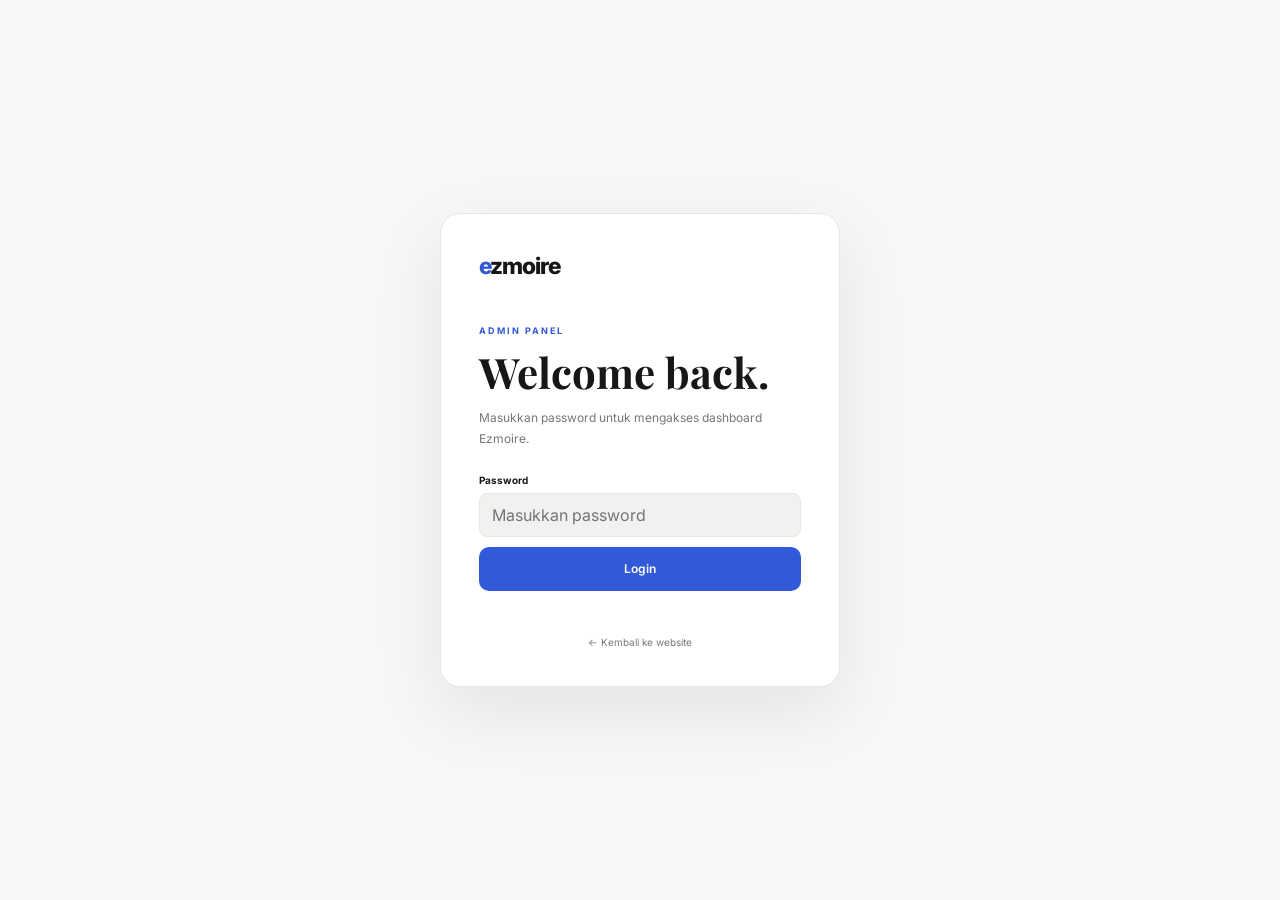
==== commit 01daf9e8: "Update admin.html" ====
--- a/admin.html
+++ b/admin.html
@@ -1,6 +1,5 @@
 <!DOCTYPE html>
 <html lang="id">
-
 <head>
 
     <meta charset="UTF-8">
@@ -10,2178 +9,610 @@
         content="width=device-width, initial-scale=1.0"
     >
 
-    <title>
-        Ezmoire — Admin
-    </title>
-
+    <title>ezmoire — Admin</title>
+
+    <link rel="preconnect" href="https://fonts.googleapis.com">
 
     <link
-        href="https://fonts.googleapis.com/css2?family=DM+Sans:wght@400;500;600;700&family=Space+Grotesk:wght@400;500;600;700&display=swap"
+        href="https://fonts.googleapis.com/css2?family=Inter:wght@400;500;600;700;800&family=Playfair+Display:wght@500;600;700&display=swap"
         rel="stylesheet"
     >
 
-
-    <link
-        rel="stylesheet"
-        href="style.css"
-    >
-
-
-    <style>
-
-        .admin-wrap {
-
-            width:
-                min(
-                    1050px,
-                    calc(100% - 32px)
-                );
-
-            margin:
-                40px auto 80px;
-
-        }
-
-
-        .admin-top {
-
-            display: flex;
-
-            justify-content:
-                space-between;
-
-            align-items: center;
-
-            gap: 20px;
-
-            margin-bottom: 30px;
-
-        }
-
-
-        .admin-top h1 {
-
-            font-family:
-                "Space Grotesk";
-
-            font-size: 34px;
-
-        }
-
-
-        .admin-panel {
-
-            border:
-                1px solid var(--line);
-
-            background:
-                var(--card);
-
-            border-radius: 22px;
-
-            padding: 25px;
-
-            margin-bottom: 25px;
-
-        }
-
-
-        .admin-panel h2 {
-
-            font-family:
-                "Space Grotesk";
-
-            font-size: 22px;
-
-            margin-bottom: 20px;
-
-        }
-
-
-        .form-grid {
-
-            display: grid;
-
-            grid-template-columns:
-                1fr 1fr;
-
-            gap: 15px;
-
-        }
-
-
-        .field {
-
-            display: flex;
-
-            flex-direction: column;
-
-            gap: 7px;
-
-        }
-
-
-        .field.full {
-
-            grid-column:
-                1 / -1;
-
-        }
-
-
-        .field label {
-
-            font-size: 10px;
-
-            color:
-                var(--muted-2);
-
-            letter-spacing: 1px;
-
-            font-weight: 700;
-
-        }
-
-
-        .field input,
-        .field textarea {
-
-            background:
-                var(--input);
-
-            border:
-                1px solid var(--line);
-
-            border-radius: 10px;
-
-            padding: 12px;
-
-            color:
-                var(--text);
-
-            outline: none;
-
-            font: inherit;
-
-        }
-
-
-        .field textarea {
-
-            min-height: 90px;
-
-            resize: vertical;
-
-        }
-
-
-        .field input:focus,
-        .field textarea:focus {
-
-            border-color:
-                #36cfff;
-
-        }
-
-
-        .check-section {
-
-            grid-column:
-                1 / -1;
-
-            padding:
-                18px;
-
-            border:
-                1px solid var(--line);
-
-            border-radius: 13px;
-
-            background:
-                var(--bg-secondary);
-
-        }
-
-
-        .check-section h3 {
-
-            font-family:
-                "Space Grotesk";
-
-            font-size: 14px;
-
-            margin-bottom: 13px;
-
-        }
-
-
-        .check-grid {
-
-            display: grid;
-
-            grid-template-columns:
-                repeat(3, 1fr);
-
-            gap: 8px;
-
-        }
-
-
-        .check-item {
-
-            display: flex;
-
-            align-items: center;
-
-            gap: 8px;
-
-            padding:
-                9px 10px;
-
-            border:
-                1px solid var(--line);
-
-            border-radius: 9px;
-
-            color:
-                var(--muted);
-
-            font-size: 11px;
-
-            cursor: pointer;
-
-        }
-
-
-        .check-item:hover {
-
-            border-color:
-                #4dd7ff77;
-
-        }
-
-
-        .check-item input {
-
-            accent-color:
-                #28c9ff;
-
-            width: 15px;
-
-            height: 15px;
-
-        }
-
-
-        .admin-btn {
-
-            border: 0;
-
-            border-radius: 10px;
-
-            padding:
-                12px 18px;
-
-            color: white;
-
-            background:
-                linear-gradient(
-                    100deg,
-                    #6435e9,
-                    #13b9e9
-                );
-
-            font-weight: 700;
-
-            cursor: pointer;
-
-            margin-top: 18px;
-
-        }
-
-
-        .secondary-btn {
-
-            background:
-                var(--bg-secondary);
-
-            border:
-                1px solid var(--line);
-
-            color:
-                var(--text);
-
-        }
-
-
-        .login {
-
-            max-width: 420px;
-
-            margin:
-                120px auto;
-
-        }
-
-
-        .login h1 {
-
-            text-align: center;
-
-            font-family:
-                "Space Grotesk";
-
-            font-size: 40px;
-
-            margin-bottom: 25px;
-
-        }
-
-
-        .error {
-
-            color:
-                #ff759f;
-
-            font-size: 12px;
-
-            margin-top: 10px;
-
-        }
-
-
-        .note {
-
-            font-size: 11px;
-
-            color:
-                var(--muted-2);
-
-            line-height: 1.6;
-
-            margin-top: 12px;
-
-        }
-
-
-        .template-row {
-
-            display: flex;
-
-            align-items: center;
-
-            gap: 15px;
-
-            padding:
-                14px 0;
-
-            border-bottom:
-                1px solid var(--line);
-
-        }
-
-
-        .template-row:last-child {
-            border: 0;
-        }
-
-
-        .thumb {
-
-            width: 70px;
-
-            height: 70px;
-
-            border-radius: 10px;
-
-            background:
-                linear-gradient(
-                    135deg,
-                    #321878,
-                    #0b6e9d
-                );
-
-            background-size: cover;
-
-            background-position: center;
-
-            flex: none;
-
-        }
-
-
-        .row-main {
-
-            flex: 1;
-
-        }
-
-
-        .row-main b {
-
-            font-family:
-                "Space Grotesk";
-
-        }
-
-
-        .row-main small {
-
-            display: block;
-
-            color:
-                var(--muted-2);
-
-            margin-top: 4px;
-
-            line-height: 1.6;
-
-        }
-
-
-        .row-price {
-
-            color:
-                #55d9ff;
-
-            font-weight: 700;
-
-            font-size: 14px;
-
-            white-space: nowrap;
-
-        }
-
-
-        .row-actions {
-
-            display: flex;
-
-            gap: 7px;
-
-        }
-
-
-        .row-actions button {
-
-            background:
-                var(--bg-secondary);
-
-            color:
-                var(--text);
-
-            border:
-                1px solid var(--line);
-
-            border-radius: 8px;
-
-            padding:
-                8px 10px;
-
-            cursor: pointer;
-
-        }
-
-
-        .row-actions .danger {
-
-            color:
-                #ff87a7;
-
-        }
-
-
-        @media (max-width: 700px) {
-
-            .form-grid {
-
-                grid-template-columns: 1fr;
-
-            }
-
-
-            .field.full {
-
-                grid-column: auto;
-
-            }
-
-
-            .check-section {
-
-                grid-column: auto;
-
-            }
-
-
-            .check-grid {
-
-                grid-template-columns:
-                    1fr 1fr;
-
-            }
-
-
-            .template-row {
-
-                align-items:
-                    flex-start;
-
-                flex-wrap: wrap;
-
-            }
-
-
-            .row-actions {
-
-                width: 100%;
-
-            }
-
-
-            .row-price {
-
-                margin-left: auto;
-
-            }
-
-        }
-
-    </style>
+    <link rel="stylesheet" href="style.css">
 
 </head>
 
 
-<body>
-
-
-<div class="admin-wrap">
-
-
-    <!-- LOGIN -->
-
-
-    <div
-        id="loginBox"
-        class="login admin-panel"
-    >
-
+<body class="admin-page">
+
+
+<!-- ================= LOGIN ================= -->
+
+<div
+    id="loginScreen"
+    class="admin-login-screen"
+>
+
+    <div class="admin-login-card">
+
+        <a href="index.html" class="logo">
+            <span>e</span>zmoire
+        </a>
+
+        <small>
+            ADMIN PANEL
+        </small>
 
         <h1>
-
-            Ezmoire<span class="dot">.</span>
-
+            Welcome back.
         </h1>
 
-
-        <div class="field">
-
-            <label>
-                ADMIN PASSWORD
-            </label>
-
-            <input
-                id="password"
-                type="password"
-                placeholder="Masukkan password"
-            >
-
-        </div>
+        <p>
+            Masukkan password untuk
+            mengakses dashboard Ezmoire.
+        </p>
+
+
+        <label for="adminPassword">
+            Password
+        </label>
+
+        <input
+            id="adminPassword"
+            type="password"
+            placeholder="Masukkan password"
+            autocomplete="off"
+        >
 
 
         <button
-            class="admin-btn"
-            onclick="login()"
+            id="loginBtn"
+            class="btn btn-primary full-btn"
+            type="button"
         >
-            Login to Dashboard
+            Login
         </button>
 
 
         <div
             id="loginError"
-            class="error"
+            class="error-text"
         ></div>
 
 
-        <p class="note">
-
-            Login ini masih menggunakan
-            localStorage karena versi ini
-            berjalan secara lokal.
-
-        </p>
-
+        <a
+            href="index.html"
+            class="back-link"
+        >
+            ← Kembali ke website
+        </a>
 
     </div>
 
-
-
-    <!-- DASHBOARD -->
-
-
-    <div
-        id="dashboard"
-        class="hidden"
-    >
+</div>
+
+
+<!-- ================= DASHBOARD ================= -->
+
+<div
+    id="adminDashboard"
+    class="admin-dashboard hidden"
+>
+
+
+    <!-- SIDEBAR -->
+
+    <aside class="admin-sidebar">
+
+        <div class="admin-logo">
+            <span>e</span>zmoire
+        </div>
+
+
+        <div class="admin-sidebar-label">
+            MANAGEMENT
+        </div>
+
+
+        <button
+            class="sidebar-item active"
+            data-section="templates"
+            type="button"
+        >
+            Templates
+        </button>
+
+
+        <button
+            class="sidebar-item"
+            data-section="add"
+            type="button"
+        >
+            + Add Template
+        </button>
+
+
+        <div class="sidebar-bottom">
+
+            <a
+                href="index.html"
+                class="sidebar-item"
+            >
+                ← View Website
+            </a>
+
+        </div>
+
+    </aside>
+
+
+    <!-- MAIN -->
+
+    <main class="admin-main">
 
 
         <div class="admin-top">
 
-
             <div>
 
-                <div class="eyebrow">
-                    ADMIN DASHBOARD
+                <small>
+                    EZMOIRE / ADMIN
+                </small>
+
+                <h1>
+                    Template Manager
+                </h1>
+
+            </div>
+
+
+            <div class="admin-top-actions">
+
+                <button
+                    id="adminThemeBtn"
+                    class="icon-btn"
+                    type="button"
+                >
+                    ☾
+                </button>
+
+            </div>
+
+        </div>
+
+
+        <!-- STATS -->
+
+        <section class="admin-stats">
+
+            <div class="stat-box">
+
+                <small>
+                    TOTAL TEMPLATES
+                </small>
+
+                <strong id="templateCount">
+                    0
+                </strong>
+
+            </div>
+
+
+            <div class="stat-box">
+
+                <small>
+                    NEXT TEMPLATE CODE
+                </small>
+
+                <strong id="nextCode">
+                    EZ001
+                </strong>
+
+            </div>
+
+        </section>
+
+
+        <!-- ================= ADD ================= -->
+
+        <section
+            id="addSection"
+            class="admin-section"
+        >
+
+            <div class="admin-form-card">
+
+                <div class="form-heading">
+
+                    <small>
+                        NEW TEMPLATE
+                    </small>
+
+                    <h2>
+                        Add template
+                    </h2>
+
+                    <p>
+                        Tambahkan template baru tanpa
+                        perlu mengubah kode website.
+                    </p>
+
                 </div>
 
-                <h1>
-                    Manage Templates
-                </h1>
+
+                <!-- COVER -->
+
+                <label class="form-label">
+                    Cover Image
+                </label>
+
+
+                <input
+                    id="templateImage"
+                    type="file"
+                    accept="image/jpeg,image/png,image/webp"
+                    hidden
+                >
+
+
+                <label
+                    for="templateImage"
+                    class="image-upload-button"
+                >
+
+                    <span class="upload-icon">
+                        +
+                    </span>
+
+                    <strong>
+                        Choose image
+                    </strong>
+
+                    <small>
+                        JPG, PNG atau WEBP • Maks. 5 MB
+                    </small>
+
+                </label>
+
+
+                <div
+                    id="imagePreview"
+                    class="image-preview"
+                ></div>
+
+
+                <!-- TITLE + PRICE -->
+
+                <div class="two-inputs">
+
+                    <div>
+
+                        <label class="form-label">
+                            Template Title
+                        </label>
+
+                        <input
+                            id="templateTitle"
+                            class="admin-input"
+                            type="text"
+                            placeholder="Contoh: Blue Birthday"
+                        >
+
+                    </div>
+
+
+                    <div>
+
+                        <label class="form-label">
+                            Harga
+                        </label>
+
+                        <input
+                            id="templatePrice"
+                            class="admin-input"
+                            type="number"
+                            min="0"
+                            placeholder="25000"
+                        >
+
+                    </div>
+
+                </div>
+
+
+                <!-- PREVIEW LINK -->
+
+                <label class="form-label">
+                    Link Website Preview
+                </label>
+
+                <input
+                    id="templateLink"
+                    class="admin-input"
+                    type="url"
+                    placeholder="https://..."
+                >
+
+                <p class="input-help">
+                    Link website contoh template yang
+                    dapat dibuka oleh pengunjung.
+                </p>
+
+
+                <!-- CATEGORIES -->
+
+                <label class="form-label section-form-label">
+                    Categories
+                </label>
+
+                <div class="admin-check-grid">
+
+                    <label>
+                        <input
+                            type="checkbox"
+                            class="category-check"
+                            value="Birthday"
+                        >
+                        Birthday
+                    </label>
+
+                    <label>
+                        <input
+                            type="checkbox"
+                            class="category-check"
+                            value="Romantic"
+                        >
+                        Romantic
+                    </label>
+
+                    <label>
+                        <input
+                            type="checkbox"
+                            class="category-check"
+                            value="Friendship"
+                        >
+                        Friendship
+                    </label>
+
+                    <label>
+                        <input
+                            type="checkbox"
+                            class="category-check"
+                            value="Family"
+                        >
+                        Family
+                    </label>
+
+                    <label>
+                        <input
+                            type="checkbox"
+                            class="category-check"
+                            value="Graduation"
+                        >
+                        Graduation
+                    </label>
+
+                    <label>
+                        <input
+                            type="checkbox"
+                            class="category-check"
+                            value="Anniversary"
+                        >
+                        Anniversary
+                    </label>
+
+                    <label>
+                        <input
+                            type="checkbox"
+                            class="category-check"
+                            value="Appreciation"
+                        >
+                        Appreciation
+                    </label>
+
+                    <label>
+                        <input
+                            type="checkbox"
+                            class="category-check"
+                            value="Celebration"
+                        >
+                        Celebration
+                    </label>
+
+                    <label>
+                        <input
+                            type="checkbox"
+                            class="category-check"
+                            value="Simple & Minimal"
+                        >
+                        Simple & Minimal
+                    </label>
+
+                    <label>
+                        <input
+                            type="checkbox"
+                            class="category-check"
+                            value="Custom / Other"
+                        >
+                        Custom / Other
+                    </label>
+
+                </div>
+
+
+                <!-- AUDIENCE -->
+
+                <label class="form-label section-form-label">
+                    Who is it for?
+                </label>
+
+                <div class="admin-check-grid">
+
+                    <label>
+                        <input
+                            type="checkbox"
+                            class="audience-check"
+                            value="Pacar"
+                        >
+                        ♡ Pacar
+                    </label>
+
+                    <label>
+                        <input
+                            type="checkbox"
+                            class="audience-check"
+                            value="Sahabat"
+                        >
+                        ✦ Sahabat
+                    </label>
+
+                    <label>
+                        <input
+                            type="checkbox"
+                            class="audience-check"
+                            value="Keluarga"
+                        >
+                        Keluarga
+                    </label>
+
+                    <label>
+                        <input
+                            type="checkbox"
+                            class="audience-check"
+                            value="Teman"
+                        >
+                        Teman
+                    </label>
+
+                    <label>
+                        <input
+                            type="checkbox"
+                            class="audience-check"
+                            value="Lainnya"
+                        >
+                        Lainnya
+                    </label>
+
+                </div>
+
+
+                <!-- FEATURES -->
+
+                <label class="form-label section-form-label">
+                    Available Features
+                </label>
+
+                <div class="admin-check-grid">
+
+                    <label>
+                        <input
+                            type="checkbox"
+                            class="feature-check"
+                            value="Custom nama"
+                        >
+                        Custom nama
+                    </label>
+
+                    <label>
+                        <input
+                            type="checkbox"
+                            class="feature-check"
+                            value="Custom ucapan"
+                        >
+                        Custom ucapan
+                    </label>
+
+                    <label>
+                        <input
+                            type="checkbox"
+                            class="feature-check"
+                            value="Custom foto"
+                        >
+                        Custom foto
+                    </label>
+
+                    <label>
+                        <input
+                            type="checkbox"
+                            class="feature-check"
+                            value="Custom musik"
+                        >
+                        Custom musik
+                    </label>
+
+                    <label>
+                        <input
+                            type="checkbox"
+                            class="feature-check"
+                            value="Dapat animasi"
+                        >
+                        Dapat animasi
+                    </label>
+
+                    <label>
+                        <input
+                            type="checkbox"
+                            class="feature-check"
+                            value="Link website"
+                        >
+                        Link website
+                    </label>
+
+                </div>
+
+
+                <button
+                    id="addTemplateBtn"
+                    class="btn btn-primary full-btn add-template-btn"
+                    type="button"
+                >
+                    Add Template
+                    <span>+</span>
+                </button>
 
             </div>
 
-
-            <div
-                style="
-                    display:flex;
-                    gap:8px;
-                    flex-wrap:wrap;
-                "
-            >
-
-                <button
-                    class="btn ghost"
-                    onclick="toggleAdminTheme()"
-                >
-                    ☾ / ☀
-                </button>
-
-
-                <a
-                    class="btn ghost"
-                    href="index.html"
-                >
-                    View Website ↗
-                </a>
-
-
-                <button
-                    class="btn ghost"
-                    onclick="logout()"
-                >
-                    Logout
-                </button>
+        </section>
+
+
+        <!-- ================= TEMPLATE LIST ================= -->
+
+        <section
+            id="templatesSection"
+            class="admin-section"
+        >
+
+            <div class="admin-list-card">
+
+                <div class="form-heading">
+
+                    <small>
+                        YOUR COLLECTION
+                    </small>
+
+                    <h2>
+                        Templates
+                    </h2>
+
+                </div>
+
+
+                <div
+                    id="adminTemplateList"
+                    class="admin-template-list"
+                ></div>
 
             </div>
 
-
-        </div>
-
-
-
-        <!-- FORM -->
-
-
-        <div class="admin-panel">
-
-
-            <h2 id="formTitle">
-                Tambah Template
-            </h2>
-
-
-            <input
-                type="hidden"
-                id="editIndex"
-                value="-1"
-            >
-
-
-            <div class="form-grid">
-
-
-                <div class="field">
-
-                    <label>
-                        NAMA TEMPLATE
-                    </label>
-
-                    <input
-                        id="title"
-                        placeholder="A Moment Worth Keeping"
-                    >
-
-                </div>
-
-
-                <div class="field">
-
-                    <label>
-                        HARGA
-                    </label>
-
-                    <input
-                        id="price"
-                        type="number"
-                        min="0"
-                        placeholder="75000"
-                    >
-
-                </div>
-
-
-                <div class="field full">
-
-                    <label>
-                        DESKRIPSI
-                    </label>
-
-                    <textarea
-                        id="description"
-                        placeholder="Deskripsi singkat template..."
-                    ></textarea>
-
-                </div>
-
-
-
-                <!-- CATEGORY -->
-
-
-                <div class="check-section">
-
-
-                    <h3>
-                        KATEGORI TEMPLATE
-                    </h3>
-
-
-                    <div class="check-grid">
-
-
-                        <label class="check-item">
-                            <input
-                                type="checkbox"
-                                name="categories"
-                                value="Romantic"
-                            >
-                            Romantic
-                        </label>
-
-
-                        <label class="check-item">
-                            <input
-                                type="checkbox"
-                                name="categories"
-                                value="Elegant"
-                            >
-                            Elegant
-                        </label>
-
-
-                        <label class="check-item">
-                            <input
-                                type="checkbox"
-                                name="categories"
-                                value="Cute"
-                            >
-                            Cute
-                        </label>
-
-
-                        <label class="check-item">
-                            <input
-                                type="checkbox"
-                                name="categories"
-                                value="Minimalist"
-                            >
-                            Minimalist
-                        </label>
-
-
-                        <label class="check-item">
-                            <input
-                                type="checkbox"
-                                name="categories"
-                                value="Dark"
-                            >
-                            Dark
-                        </label>
-
-
-                        <label class="check-item">
-                            <input
-                                type="checkbox"
-                                name="categories"
-                                value="Blue"
-                            >
-                            Blue
-                        </label>
-
-
-                        <label class="check-item">
-                            <input
-                                type="checkbox"
-                                name="categories"
-                                value="Floral"
-                            >
-                            Floral
-                        </label>
-
-
-                        <label class="check-item">
-                            <input
-                                type="checkbox"
-                                name="categories"
-                                value="Friendship"
-                            >
-                            Friendship
-                        </label>
-
-
-                        <label class="check-item">
-                            <input
-                                type="checkbox"
-                                name="categories"
-                                value="Family"
-                            >
-                            Family
-                        </label>
-
-
-                        <label class="check-item">
-                            <input
-                                type="checkbox"
-                                name="categories"
-                                value="Fun"
-                            >
-                            Fun
-                        </label>
-
-
-                    </div>
-
-
-                </div>
-
-
-
-                <!-- FEATURES -->
-
-
-                <div class="check-section">
-
-
-                    <h3>
-                        FITUR YANG TERSEDIA
-                    </h3>
-
-
-                    <div class="check-grid">
-
-
-                        <label class="check-item">
-                            <input
-                                type="checkbox"
-                                name="features"
-                                value="Custom Nama"
-                            >
-                            Custom Nama
-                        </label>
-
-
-                        <label class="check-item">
-                            <input
-                                type="checkbox"
-                                name="features"
-                                value="Ucapan"
-                            >
-                            Ucapan
-                        </label>
-
-
-                        <label class="check-item">
-                            <input
-                                type="checkbox"
-                                name="features"
-                                value="Foto"
-                            >
-                            Foto
-                        </label>
-
-
-                        <label class="check-item">
-                            <input
-                                type="checkbox"
-                                name="features"
-                                value="Musik"
-                            >
-                            Musik
-                        </label>
-
-
-                        <label class="check-item">
-                            <input
-                                type="checkbox"
-                                name="features"
-                                value="Dapat Animasi"
-                            >
-                            Dapat Animasi
-                        </label>
-
-
-                        <label class="check-item">
-                            <input
-                                type="checkbox"
-                                name="features"
-                                value="Link Website"
-                            >
-                            Link Website
-                        </label>
-
-
-                    </div>
-
-
-                </div>
-
-
-
-                <!-- WHO IS IT FOR -->
-
-
-                <div class="check-section">
-
-
-                    <h3>
-                        WHO IS IT FOR?
-                    </h3>
-
-
-                    <div class="check-grid">
-
-
-                        <label class="check-item">
-                            <input
-                                type="checkbox"
-                                name="audiences"
-                                value="Pacar"
-                            >
-                            ♡ Pacar
-                        </label>
-
-
-                        <label class="check-item">
-                            <input
-                                type="checkbox"
-                                name="audiences"
-                                value="Sahabat"
-                            >
-                            ♡ Sahabat
-                        </label>
-
-
-                        <label class="check-item">
-                            <input
-                                type="checkbox"
-                                name="audiences"
-                                value="Keluarga"
-                            >
-                            ♡ Keluarga
-                        </label>
-
-
-                        <label class="check-item">
-                            <input
-                                type="checkbox"
-                                name="audiences"
-                                value="Teman"
-                            >
-                            ♡ Teman
-                        </label>
-
-
-                        <label class="check-item">
-                            <input
-                                type="checkbox"
-                                name="audiences"
-                                value="Lainnya"
-                            >
-                            ✦ Lainnya
-                        </label>
-
-
-                    </div>
-
-
-                </div>
-
-
-
-                <!-- PREVIEW -->
-
-
-                <div class="field">
-
-                    <label>
-                        LINK PREVIEW WEBSITE
-                    </label>
-
-                    <input
-                        id="preview"
-                        placeholder="https://..."
-                    >
-
-                </div>
-
-
-
-                <!-- COVER -->
-
-
-                <div class="field">
-
-                    <label>
-                        UPLOAD SAMPUL
-                    </label>
-
-                    <input
-                        id="coverFile"
-                        type="file"
-                        accept="image/*"
-                    >
-
-                </div>
-
-
-            </div>
-
-
-
-            <button
-                class="admin-btn"
-                onclick="saveTemplate()"
-            >
-                Simpan Template
-            </button>
-
-
-            <button
-                id="cancelBtn"
-                class="admin-btn secondary-btn hidden"
-                onclick="resetForm()"
-            >
-                Batal Edit
-            </button>
-
-
-            <p class="note">
-
-                Kode template dibuat otomatis
-                seperti BD-001, BD-002,
-                BD-003, dan seterusnya.
-
-            </p>
-
-
-        </div>
-
-
-
-        <!-- TEMPLATE LIST -->
-
-
-        <div class="admin-panel">
-
-
-            <h2>
-                Template Kamu
-            </h2>
-
-
-            <div
-                id="templateList"
-            ></div>
-
-
-        </div>
-
-
-    </div>
-
+        </section>
+
+
+    </main>
 
 </div>
 
 
-
-<script>
-
-
-const DEFAULT_TEMPLATES = [
-
-    {
-        id: "BD-001",
-
-        title:
-            "A Moment Worth Keeping",
-
-        description:
-            "Elegant, personal, dan penuh kenangan.",
-
-        categories:
-            [
-                "Romantic",
-                "Elegant"
-            ],
-
-        audiences:
-            [
-                "Pacar",
-                "Sahabat"
-            ],
-
-        features:
-            [
-                "Custom Nama",
-                "Ucapan",
-                "Foto",
-                "Musik",
-                "Dapat Animasi",
-                "Link Website"
-            ],
-
-        price:
-            75000,
-
-        cover:
-            "",
-
-        coverClass:
-            "cover-default",
-
-        preview:
-            "#"
-    },
-
-
-    {
-        id: "BD-002",
-
-        title:
-            "Blue Memories",
-
-        description:
-            "Soft blue experience dengan nuansa modern.",
-
-        categories:
-            [
-                "Blue",
-                "Minimalist",
-                "Elegant"
-            ],
-
-        audiences:
-            [
-                "Pacar",
-                "Sahabat",
-                "Teman"
-            ],
-
-        features:
-            [
-                "Custom Nama",
-                "Ucapan",
-                "Foto",
-                "Musik",
-                "Dapat Animasi",
-                "Link Website"
-            ],
-
-        price:
-            85000,
-
-        cover:
-            "",
-
-        coverClass:
-            "cover-blue",
-
-        preview:
-            "#"
-    },
-
-
-    {
-        id: "BD-003",
-
-        title:
-            "Forever & Always",
-
-        description:
-            "Dark, cinematic, dan cocok untuk cerita spesial.",
-
-        categories:
-            [
-                "Dark",
-                "Romantic"
-            ],
-
-        audiences:
-            [
-                "Pacar"
-            ],
-
-        features:
-            [
-                "Custom Nama",
-                "Ucapan",
-                "Foto",
-                "Musik",
-                "Dapat Animasi",
-                "Link Website"
-            ],
-
-        price:
-            100000,
-
-        cover:
-            "",
-
-        coverClass:
-            "cover-night",
-
-        preview:
-            "#"
-    }
-
-];
-
-
-
-function getTemplates() {
-
-    try {
-
-        const saved =
-            JSON.parse(
-                localStorage.getItem(
-                    "ezmoire_templates"
-                )
-            );
-
-
-        if (
-            Array.isArray(saved) &&
-            saved.length
-        ) {
-
-            return saved;
-
-        }
-
-    }
-
-    catch (error) {
-
-        console.log(error);
-
-    }
-
-
-    return DEFAULT_TEMPLATES;
-
-}
-
-
-
-function saveTemplates(data) {
-
-    localStorage.setItem(
-        "ezmoire_templates",
-        JSON.stringify(data)
-    );
-
-}
-
-
-
-function formatPrice(price) {
-
-    return new Intl.NumberFormat(
-        "id-ID",
-        {
-            style: "currency",
-            currency: "IDR",
-            maximumFractionDigits: 0
-        }
-    ).format(
-        Number(price) || 0
-    );
-
-}
-
-
-
-function nextId() {
-
-    const numbers =
-        getTemplates().map(
-            template =>
-                parseInt(
-                    String(
-                        template.id
-                    ).replace(
-                        /\D/g,
-                        ""
-                    )
-                ) || 0
-        );
-
-
-    return (
-        "BD-" +
-        String(
-            Math.max(
-                0,
-                ...numbers
-            ) + 1
-        ).padStart(
-            3,
-            "0"
-        )
-    );
-
-}
-
-
-
-function login() {
-
-    const password =
-        document.getElementById(
-            "password"
-        ).value;
-
-
-    if (
-        password ===
-        "momento123"
-    ) {
-
-        localStorage.setItem(
-            "ezmoire_admin",
-            "1"
-        );
-
-
-        showDashboard();
-
-    }
-
-    else {
-
-        document.getElementById(
-            "loginError"
-        ).textContent =
-            "Password salah.";
-
-    }
-
-}
-
-
-
-function logout() {
-
-    localStorage.removeItem(
-        "ezmoire_admin"
-    );
-
-
-    location.reload();
-
-}
-
-
-
-function showDashboard() {
-
-    document.getElementById(
-        "loginBox"
-    )
-    .classList
-    .add(
-        "hidden"
-    );
-
-
-    document.getElementById(
-        "dashboard"
-    )
-    .classList
-    .remove(
-        "hidden"
-    );
-
-
-    renderList();
-
-}
-
-
-
-function getChecked(name) {
-
-    return Array.from(
-        document.querySelectorAll(
-            `input[name="${name}"]:checked`
-        )
-    ).map(
-        checkbox =>
-            checkbox.value
-    );
-
-}
-
-
-
-function setChecked(
-    name,
-    values
-) {
-
-    document
-        .querySelectorAll(
-            `input[name="${name}"]`
-        )
-        .forEach(
-            checkbox => {
-
-                checkbox.checked =
-                    values.includes(
-                        checkbox.value
-                    );
-
-            }
-        );
-
-}
-
-
-
-function renderList() {
-
-    const list =
-        document.getElementById(
-            "templateList"
-        );
-
-
-    const data =
-        getTemplates();
-
-
-    if (!data.length) {
-
-        list.innerHTML =
-            `
-                <p class="note">
-                    Belum ada template.
-                </p>
-            `;
-
-        return;
-
-    }
-
-
-    list.innerHTML =
-        data.map(
-            (template, index) => `
-
-                <div
-                    class="template-row"
-                >
-
-
-                    <div
-                        class="thumb"
-
-                        ${
-                            template.cover
-                                ? `
-                                    style="
-                                        background-image:
-                                        url('${template.cover}')
-                                    "
-                                `
-                                : ""
-                        }
-                    ></div>
-
-
-                    <div class="row-main">
-
-
-                        <b>
-
-                            ${escapeHtml(
-                                template.id
-                            )}
-
-                            —
-
-                            ${escapeHtml(
-                                template.title
-                            )}
-
-                        </b>
-
-
-                        <small>
-
-                            Kategori:
-                            ${
-                                (template.categories || [])
-                                    .map(
-                                        escapeHtml
-                                    )
-                                    .join(
-                                        ", "
-                                    )
-                            }
-
-                            <br>
-
-                            Untuk:
-                            ${
-                                (template.audiences || [])
-                                    .map(
-                                        escapeHtml
-                                    )
-                                    .join(
-                                        ", "
-                                    )
-                            }
-
-                            <br>
-
-                            Fitur:
-                            ${
-                                (template.features || [])
-                                    .map(
-                                        escapeHtml
-                                    )
-                                    .join(
-                                        ", "
-                                    )
-                            }
-
-                        </small>
-
-
-                    </div>
-
-
-                    <div class="row-price">
-
-                        ${formatPrice(
-                            template.price
-                        )}
-
-                    </div>
-
-
-                    <div class="row-actions">
-
-
-                        <button
-                            onclick="
-                                editTemplate(${index})
-                            "
-                        >
-                            Edit
-                        </button>
-
-
-                        <button
-                            onclick="
-                                previewTemplate(${index})
-                            "
-                        >
-                            Preview
-                        </button>
-
-
-                        <button
-                            class="danger"
-                            onclick="
-                                deleteTemplate(${index})
-                            "
-                        >
-                            Hapus
-                        </button>
-
-
-                    </div>
-
-
-                </div>
-
-            `
-        ).join("");
-
-}
-
-
-
-function saveTemplate() {
-
-    const title =
-        document.getElementById(
-            "title"
-        )
-        .value
-        .trim();
-
-
-    if (!title) {
-
-        alert(
-            "Nama template wajib diisi."
-        );
-
-        return;
-
-    }
-
-
-    const price =
-        Number(
-            document.getElementById(
-                "price"
-            ).value
-        );
-
-
-    if (
-        isNaN(price) ||
-        price < 0
-    ) {
-
-        alert(
-            "Masukkan harga yang valid."
-        );
-
-        return;
-
-    }
-
-
-    const categories =
-        getChecked(
-            "categories"
-        );
-
-
-    const features =
-        getChecked(
-            "features"
-        );
-
-
-    const audiences =
-        getChecked(
-            "audiences"
-        );
-
-
-    if (!categories.length) {
-
-        alert(
-            "Pilih minimal satu kategori."
-        );
-
-        return;
-
-    }
-
-
-    if (!features.length) {
-
-        alert(
-            "Pilih minimal satu fitur."
-        );
-
-        return;
-
-    }
-
-
-    if (!audiences.length) {
-
-        alert(
-            "Pilih minimal satu bagian Who is it for?"
-        );
-
-        return;
-
-    }
-
-
-    const data =
-        getTemplates();
-
-
-    const editIndex =
-        Number(
-            document.getElementById(
-                "editIndex"
-            ).value
-        );
-
-
-    const file =
-        document.getElementById(
-            "coverFile"
-        ).files[0];
-
-
-    function finish(cover) {
-
-        const old =
-            editIndex >= 0
-                ? data[editIndex]
-                : null;
-
-
-        const item = {
-
-            id:
-                old
-                    ? old.id
-                    : nextId(),
-
-
-            title:
-                title,
-
-
-            description:
-                document.getElementById(
-                    "description"
-                ).value.trim(),
-
-
-            categories:
-                categories,
-
-
-            audiences:
-                audiences,
-
-
-            features:
-                features,
-
-
-            price:
-                price,
-
-
-            cover:
-                cover !== undefined
-                    ? cover
-                    : (
-                        old
-                            ? old.cover
-                            : ""
-                    ),
-
-
-            coverClass:
-                old
-                    ? old.coverClass
-                    : "cover-default",
-
-
-            preview:
-                document.getElementById(
-                    "preview"
-                ).value.trim()
-                ||
-                "#"
-
-        };
-
-
-        if (
-            editIndex >= 0
-        ) {
-
-            data[editIndex] =
-                item;
-
-        }
-
-        else {
-
-            data.push(
-                item
-            );
-
-        }
-
-
-        saveTemplates(
-            data
-        );
-
-
-        resetForm();
-
-        renderList();
-
-
-        alert(
-            editIndex >= 0
-                ? "Template berhasil diperbarui!"
-                : "Template berhasil ditambahkan!"
-        );
-
-    }
-
-
-    if (file) {
-
-        const reader =
-            new FileReader();
-
-
-        reader.onload =
-            () => {
-
-                finish(
-                    reader.result
-                );
-
-            };
-
-
-        reader.readAsDataURL(
-            file
-        );
-
-    }
-
-    else {
-
-        finish(
-            undefined
-        );
-
-    }
-
-}
-
-
-
-function editTemplate(index) {
-
-    const template =
-        getTemplates()[index];
-
-
-    document.getElementById(
-        "editIndex"
-    ).value =
-        index;
-
-
-    document.getElementById(
-        "title"
-    ).value =
-        template.title;
-
-
-    document.getElementById(
-        "price"
-    ).value =
-        template.price || 0;
-
-
-    document.getElementById(
-        "description"
-    ).value =
-        template.description || "";
-
-
-    document.getElementById(
-        "preview"
-    ).value =
-        template.preview || "";
-
-
-    setChecked(
-        "categories",
-        template.categories || []
-    );
-
-
-    setChecked(
-        "features",
-        template.features || []
-    );
-
-
-    setChecked(
-        "audiences",
-        template.audiences || []
-    );
-
-
-    document.getElementById(
-        "formTitle"
-    ).textContent =
-        "Edit Template " +
-        template.id;
-
-
-    document.getElementById(
-        "cancelBtn"
-    )
-    .classList
-    .remove(
-        "hidden"
-    );
-
-
-    window.scrollTo({
-
-        top: 0,
-
-        behavior: "smooth"
-
-    });
-
-}
-
-
-
-function resetForm() {
-
-    document.getElementById(
-        "editIndex"
-    ).value =
-        "-1";
-
-
-    document.getElementById(
-        "title"
-    ).value =
-        "";
-
-
-    document.getElementById(
-        "price"
-    ).value =
-        "";
-
-
-    document.getElementById(
-        "description"
-    ).value =
-        "";
-
-
-    document.getElementById(
-        "preview"
-    ).value =
-        "";
-
-
-    document.getElementById(
-        "coverFile"
-    ).value =
-        "";
-
-
-    setChecked(
-        "categories",
-        []
-    );
-
-
-    setChecked(
-        "features",
-        []
-    );
-
-
-    setChecked(
-        "audiences",
-        []
-    );
-
-
-    document.getElementById(
-        "formTitle"
-    ).textContent =
-        "Tambah Template";
-
-
-    document.getElementById(
-        "cancelBtn"
-    )
-    .classList
-    .add(
-        "hidden"
-    );
-
-}
-
-
-
-function deleteTemplate(index) {
-
-    if (
-        !confirm(
-            "Hapus template ini?"
-        )
-    ) {
-
-        return;
-
-    }
-
-
-    const data =
-        getTemplates();
-
-
-    data.splice(
-        index,
-        1
-    );
-
-
-    saveTemplates(
-        data
-    );
-
-
-    renderList();
-
-}
-
-
-
-function previewTemplate(index) {
-
-    const template =
-        getTemplates()[index];
-
-
-    if (
-        template.preview &&
-        template.preview !== "#"
-    ) {
-
-        window.open(
-            template.preview,
-            "_blank"
-        );
-
-    }
-
-    else {
-
-        alert(
-            "Template ini belum memiliki link preview."
-        );
-
-    }
-
-}
-
-
-
-function toggleAdminTheme() {
-
-    const current =
-        document.body.dataset.theme ||
-        "dark";
-
-
-    const next =
-        current === "light"
-            ? "dark"
-            : "light";
-
-
-    document.body.dataset.theme =
-        next;
-
-
-    localStorage.setItem(
-        "ezmoire_theme",
-        next
-    );
-
-}
-
-
-
-function escapeHtml(value) {
-
-    return String(
-        value ?? ""
-    ).replace(
-        /[&<>"']/g,
-
-        character => ({
-
-            "&": "&amp;",
-            "<": "&lt;",
-            ">": "&gt;",
-            '"': "&quot;",
-            "'": "&#039;"
-
-        }[character])
-
-    );
-
-}
-
-
-
-if (
-    localStorage.getItem(
-        "ezmoire_theme"
-    )
-) {
-
-    document.body.dataset.theme =
-        localStorage.getItem(
-            "ezmoire_theme"
-        );
-
-}
-
-
-if (
-    localStorage.getItem(
-        "ezmoire_admin"
-    ) === "1"
-) {
-
-    showDashboard();
-
-}
-
-</script>
-
+<script src="admin.js"></script>
 
 </body>
-
-</html>+</html>
--- a/style.css
+++ b/style.css
@@ -1,4 +1,5 @@
 :root {
+
     --bg: #f7f7f5;
     --surface: #ffffff;
     --surface-soft: #f1f1ef;
@@ -18,7 +19,9 @@
     --max-width: 1200px;
 }
 
+
 body.dark {
+
     --bg: #0d0f13;
     --surface: #15181e;
     --surface-soft: #1c2027;
@@ -41,12 +44,16 @@
     box-sizing: border-box;
 }
 
+
 html {
     scroll-behavior: smooth;
 }
 
+
 body {
+
     background: var(--bg);
+
     color: var(--text);
 
     font-family: "Inter", sans-serif;
@@ -56,17 +63,21 @@
         color .25s ease;
 }
 
+
 button,
 input {
     font: inherit;
 }
 
+
 button {
     cursor: pointer;
 }
 
+
 a {
     text-decoration: none;
+
     color: inherit;
 }
 
@@ -76,10 +87,13 @@
 ========================= */
 
 .navbar {
+
     height: 72px;
 
     display: flex;
+
     align-items: center;
+
     justify-content: space-between;
 
     padding: 0 6%;
@@ -89,43 +103,63 @@
     background: var(--surface);
 
     position: sticky;
+
     top: 0;
 
     z-index: 100;
 }
 
+
 .logo {
+
     font-size: 23px;
+
     font-weight: 800;
+
     letter-spacing: -1px;
 }
+
 
 .logo span {
     color: var(--accent);
 }
 
+
 .nav-menu {
+
     display: flex;
+
     gap: 32px;
 }
 
+
 .nav-menu a {
+
     font-size: 13px;
-    color: var(--muted);
+
+    color: var(--muted);
+
     transition: .2s;
 }
+
 
 .nav-menu a:hover {
     color: var(--text);
 }
 
+
 .nav-right {
+
     display: flex;
+
     align-items: center;
+
     gap: 9px;
 }
 
+
 .icon-btn {
+
     width: 38px;
     height: 38px;
 
@@ -138,10 +172,13 @@
     color: var(--text);
 }
 
+
 .admin-open-btn {
+
     border: 1px solid var(--border);
 
     background: var(--text);
+
     color: var(--bg);
 
     padding: 10px 16px;
@@ -153,15 +190,17 @@
 
 
 /* =========================
-   BUTTON
+   BUTTONS
 ========================= */
 
 .btn {
+
     min-height: 44px;
 
     display: inline-flex;
 
     align-items: center;
+
     justify-content: center;
 
     gap: 10px;
@@ -179,26 +218,38 @@
     transition: .2s;
 }
 
+
 .btn-primary {
+
     background: var(--accent);
+
     color: white;
 }
 
+
 .btn-primary:hover {
+
     background: var(--accent-hover);
+
     transform: translateY(-1px);
 }
 
+
 .btn-secondary {
+
     background: var(--surface);
+
     color: var(--text);
 
     border-color: var(--border);
 }
 
+
 .btn-secondary:hover {
+
     border-color: var(--accent);
 }
+
 
 .full-btn {
     width: 100%;
@@ -210,6 +261,7 @@
 ========================= */
 
 .hero {
+
     max-width: var(--max-width);
 
     min-height: 650px;
@@ -226,12 +278,15 @@
 
     align-items: center;
 }
+
 
 .hero-text {
     max-width: 650px;
 }
 
+
 .hero-label {
+
     color: var(--accent);
 
     font-size: 10px;
@@ -243,7 +298,9 @@
     margin-bottom: 20px;
 }
 
+
 .hero h1 {
+
     font-family: "Playfair Display", serif;
 
     font-size: clamp(54px, 7vw, 86px);
@@ -257,7 +314,9 @@
     margin-bottom: 28px;
 }
 
+
 .hero h1 em {
+
     display: block;
 
     color: var(--accent);
@@ -265,7 +324,9 @@
     font-style: normal;
 }
 
+
 .hero-text > p {
+
     max-width: 500px;
 
     color: var(--muted);
@@ -277,9 +338,13 @@
     margin-bottom: 30px;
 }
 
+
 .hero-actions {
+
     display: flex;
+
     gap: 10px;
+
     flex-wrap: wrap;
 }
 
@@ -287,6 +352,7 @@
 /* HERO MOCKUP */
 
 .hero-preview {
+
     height: 500px;
 
     display: flex;
@@ -298,7 +364,9 @@
     position: relative;
 }
 
+
 .preview-glow {
+
     position: absolute;
 
     width: 300px;
@@ -311,7 +379,9 @@
     border-radius: 50%;
 }
 
+
 .hero-window {
+
     position: relative;
 
     width: 320px;
@@ -334,7 +404,9 @@
         0 30px 80px rgba(0,0,0,.18);
 }
 
+
 .window-top {
+
     height: 42px;
 
     display: grid;
@@ -352,12 +424,17 @@
     border-bottom: 1px solid rgba(255,255,255,.1);
 }
 
+
 .window-dots {
+
     display: flex;
+
     gap: 4px;
 }
 
+
 .window-dots i {
+
     width: 5px;
     height: 5px;
 
@@ -366,7 +443,9 @@
     background: rgba(255,255,255,.4);
 }
 
+
 .hero-card-content {
+
     height: calc(100% - 42px);
 
     display: flex;
@@ -380,7 +459,9 @@
     color: white;
 }
 
+
 .hero-card-content small {
+
     font-size: 8px;
 
     letter-spacing: 3px;
@@ -390,7 +471,9 @@
     margin-bottom: 18px;
 }
 
+
 .hero-card-content h2 {
+
     font-family: "Playfair Display", serif;
 
     font-size: 51px;
@@ -400,13 +483,17 @@
     margin-bottom: 18px;
 }
 
+
 .hero-card-content p {
+
     font-size: 12px;
 
     opacity: .7;
 }
 
+
 .hero-card-line {
+
     width: 50px;
     height: 1px;
 
@@ -415,19 +502,23 @@
     margin: 35px 0 15px;
 }
 
+
 .hero-card-content > span {
+
     font-size: 8px;
+
     opacity: .5;
 }
 
 
 /* =========================
-   SECTION
+   SECTIONS
 ========================= */
 
 .who-section,
 .templates-section,
 .features-section {
+
     max-width: var(--max-width);
 
     margin: auto;
@@ -435,7 +526,9 @@
     padding: 90px 30px;
 }
 
+
 .section-title {
+
     text-align: center;
 
     max-width: 600px;
@@ -443,7 +536,9 @@
     margin: 0 auto 45px;
 }
 
+
 .section-title.left {
+
     text-align: left;
 
     max-width: none;
@@ -451,7 +546,9 @@
     margin: 0 0 25px;
 }
 
+
 .section-title small {
+
     color: var(--accent);
 
     font-size: 10px;
@@ -461,7 +558,9 @@
     letter-spacing: 3px;
 }
 
+
 .section-title h2 {
+
     font-family: "Playfair Display", serif;
 
     font-size: clamp(38px, 5vw, 58px);
@@ -473,7 +572,9 @@
     margin-top: 10px;
 }
 
+
 .section-title p {
+
     color: var(--muted);
 
     font-size: 14px;
@@ -489,21 +590,26 @@
 ========================= */
 
 .who-section {
+
     border-top: 1px solid var(--border);
 
     border-bottom: 1px solid var(--border);
 }
 
+
 .who-options {
+
     display: flex;
 
     flex-wrap: wrap;
 
     gap: 8px;
 }
+
 
 .who-btn,
 .category-btn {
+
     border: 1px solid var(--border);
 
     background: var(--surface);
@@ -518,16 +624,20 @@
 
     transition: .2s;
 }
+
 
 .who-btn:hover,
 .category-btn:hover {
+
     color: var(--text);
 
     border-color: var(--accent);
 }
+
 
 .who-btn.active,
 .category-btn.active {
+
     color: white;
 
     background: var(--accent);
@@ -541,18 +651,22 @@
 ========================= */
 
 .category-wrapper {
+
     margin-bottom: 35px;
 
     overflow-x: auto;
 
     scrollbar-width: none;
 }
+
 
 .category-wrapper::-webkit-scrollbar {
     display: none;
 }
 
+
 .category-scroll {
+
     display: flex;
 
     justify-content: center;
@@ -564,10 +678,11 @@
 
 
 /* =========================
-   TEMPLATES
+   TEMPLATE GRID
 ========================= */
 
 .template-grid {
+
     display: grid;
 
     grid-template-columns:
@@ -576,7 +691,9 @@
     gap: 25px;
 }
 
+
 .template-card {
+
     background: var(--surface);
 
     border: 1px solid var(--border);
@@ -588,14 +705,18 @@
     transition: .25s;
 }
 
+
 .template-card:hover {
+
     transform: translateY(-5px);
 
     box-shadow:
         0 20px 50px rgba(0,0,0,.08);
 }
 
+
 .template-cover {
+
     position: relative;
 
     height: 330px;
@@ -605,7 +726,9 @@
     overflow: hidden;
 }
 
+
 .template-cover img {
+
     width: 100%;
     height: 100%;
 
@@ -614,11 +737,16 @@
     transition: .4s;
 }
 
-.template-card:hover .template-cover img {
+
+.template-card:hover
+.template-cover img {
+
     transform: scale(1.03);
 }
 
+
 .template-code {
+
     position: absolute;
 
     top: 13px;
@@ -637,17 +765,22 @@
     backdrop-filter: blur(8px);
 }
 
+
 .template-info {
     padding: 20px;
 }
 
+
 .template-info h3 {
+
     font-size: 16px;
 
     margin-bottom: 7px;
 }
 
+
 .template-price {
+
     color: var(--accent);
 
     font-size: 14px;
@@ -657,7 +790,9 @@
     margin-bottom: 14px;
 }
 
+
 .template-tags {
+
     display: flex;
 
     gap: 5px;
@@ -667,7 +802,9 @@
     margin-bottom: 18px;
 }
 
+
 .template-tag {
+
     background: var(--surface-soft);
 
     color: var(--muted);
@@ -679,7 +816,9 @@
     font-size: 9px;
 }
 
+
 .template-buttons {
+
     display: grid;
 
     grid-template-columns: 1fr 1fr;
@@ -687,7 +826,9 @@
     gap: 7px;
 }
 
+
 .template-buttons button {
+
     height: 38px;
 
     border-radius: 8px;
@@ -697,7 +838,9 @@
     font-weight: 600;
 }
 
+
 .detail-btn {
+
     background: var(--surface-soft);
 
     border: 1px solid var(--border);
@@ -705,7 +848,9 @@
     color: var(--text);
 }
 
+
 .order-btn {
+
     border: none;
 
     color: white;
@@ -714,9 +859,12 @@
 }
 
 
-/* EMPTY */
+/* =========================
+   EMPTY
+========================= */
 
 .empty-state {
+
     display: none;
 
     text-align: center;
@@ -724,11 +872,14 @@
     padding: 70px 20px;
 }
 
+
 .empty-symbol {
+
     width: 55px;
     height: 55px;
 
     display: grid;
+
     place-items: center;
 
     margin: auto auto 15px;
@@ -742,13 +893,17 @@
     border: 1px solid var(--border);
 }
 
+
 .empty-state h3 {
+
     font-size: 16px;
 
     margin-bottom: 7px;
 }
 
+
 .empty-state p {
+
     color: var(--muted);
 
     font-size: 13px;
@@ -760,6 +915,7 @@
 ========================= */
 
 .features-grid {
+
     display: grid;
 
     grid-template-columns:
@@ -776,7 +932,9 @@
     overflow: hidden;
 }
 
+
 .feature-card {
+
     position: relative;
 
     background: var(--surface);
@@ -784,7 +942,9 @@
     padding: 32px;
 }
 
+
 .feature-number {
+
     position: absolute;
 
     right: 25px;
@@ -795,11 +955,14 @@
     color: var(--muted);
 }
 
+
 .feature-icon {
+
     width: 43px;
     height: 43px;
 
     display: grid;
+
     place-items: center;
 
     border-radius: 10px;
@@ -813,13 +976,17 @@
     font-size: 15px;
 }
 
+
 .feature-card h3 {
+
     font-size: 15px;
 
     margin-bottom: 10px;
 }
 
+
 .feature-card p {
+
     color: var(--muted);
 
     font-size: 12px;
@@ -833,12 +1000,15 @@
 ========================= */
 
 footer {
+
     border-top: 1px solid var(--border);
 
     background: var(--surface);
 }
 
+
 .footer-inner {
+
     max-width: var(--max-width);
 
     margin: auto;
@@ -852,7 +1022,9 @@
     justify-content: space-between;
 }
 
+
 .footer-brand p {
+
     color: var(--muted);
 
     font-size: 11px;
@@ -860,7 +1032,9 @@
     margin-top: 7px;
 }
 
+
 .footer-copy {
+
     color: var(--muted);
 
     font-size: 10px;
@@ -872,6 +1046,7 @@
 ========================= */
 
 .modal {
+
     position: fixed;
 
     inset: 0;
@@ -881,6 +1056,7 @@
     display: none;
 
     align-items: center;
+
     justify-content: center;
 
     padding: 20px;
@@ -889,32 +1065,15 @@
 
     backdrop-filter: blur(8px);
 }
+
 
 .modal.show {
     display: flex;
 }
 
-.modal-card {
-    position: relative;
-
-    width: 100%;
-
-    background: var(--surface);
-
-    border-radius: 20px;
-
-    border: 1px solid var(--border);
-
-    box-shadow: 0 30px 100px rgba(0,0,0,.25);
-}
-
-.small-modal {
-    max-width: 400px;
-
-    padding: 35px;
-}
 
 .modal-close {
+
     position: absolute;
 
     top: 17px;
@@ -931,96 +1090,355 @@
     z-index: 3;
 }
 
-.modal-label {
+
+/* =========================
+   DETAIL
+========================= */
+
+.detail-modal {
+
+    position: relative;
+
+    width: 100%;
+
+    max-width: 850px;
+
+    max-height: 90vh;
+
+    overflow: hidden;
+
+    display: grid;
+
+    grid-template-columns: 42% 58%;
+
+    background: var(--surface);
+
+    border-radius: 20px;
+
+    border: 1px solid var(--border);
+}
+
+
+.detail-image {
+
+    min-height: 540px;
+
+    background: var(--surface-soft);
+}
+
+
+.detail-image img {
+
+    width: 100%;
+    height: 100%;
+
+    object-fit: cover;
+}
+
+
+.detail-info {
+
+    overflow-y: auto;
+
+    padding: 45px;
+}
+
+
+.detail-info > small {
+
     color: var(--accent);
 
+    font-size: 9px;
+
     letter-spacing: 2px;
 
+    font-weight: 700;
+}
+
+
+.detail-info h2 {
+
+    font-family: "Playfair Display", serif;
+
+    font-size: 42px;
+
+    line-height: 1;
+
+    margin: 12px 0 10px;
+}
+
+
+.detail-price {
+
+    color: var(--accent);
+
+    font-weight: 700;
+
+    font-size: 16px;
+
+    margin-bottom: 35px;
+}
+
+
+.detail-block {
+    margin-bottom: 22px;
+}
+
+
+.detail-block h4 {
+
     font-size: 9px;
 
+    letter-spacing: 1px;
+
+    text-transform: uppercase;
+
+    margin-bottom: 9px;
+}
+
+
+.detail-tags {
+
+    display: flex;
+
+    flex-wrap: wrap;
+
+    gap: 5px;
+}
+
+
+.detail-tags span {
+
+    background: var(--surface-soft);
+
+    color: var(--muted);
+
+    padding: 6px 8px;
+
+    border-radius: 6px;
+
+    font-size: 9px;
+}
+
+
+.detail-features {
+
+    display: grid;
+
+    gap: 6px;
+}
+
+
+.detail-features div {
+
+    color: var(--muted);
+
+    font-size: 11px;
+}
+
+
+.detail-features div::before {
+
+    content: "✓";
+
+    color: var(--accent);
+
+    margin-right: 7px;
+}
+
+
+.detail-actions {
+
+    display: flex;
+
+    flex-wrap: wrap;
+
+    gap: 8px;
+
+    margin-top: 30px;
+}
+
+
+/* =========================================================
+   ADMIN LOGIN
+========================================================= */
+
+.admin-page {
+    min-height: 100vh;
+}
+
+
+.admin-login-screen {
+
+    min-height: 100vh;
+
+    display: flex;
+
+    align-items: center;
+
+    justify-content: center;
+
+    padding: 25px;
+}
+
+
+.admin-login-card {
+
+    width: 100%;
+
+    max-width: 400px;
+
+    background: var(--surface);
+
+    border: 1px solid var(--border);
+
+    border-radius: 20px;
+
+    padding: 38px;
+
+    box-shadow:
+        0 25px 70px rgba(0,0,0,.08);
+}
+
+
+.admin-login-card > small {
+
+    display: block;
+
+    color: var(--accent);
+
+    font-size: 9px;
+
+    letter-spacing: 2px;
+
     font-weight: 700;
-}
-
-.small-modal h2 {
+
+    margin-top: 45px;
+}
+
+
+.admin-login-card h1 {
+
     font-family: "Playfair Display", serif;
 
-    font-size: 38px;
-
-    margin: 12px 0 8px;
-}
-
-.small-modal p {
+    font-size: 42px;
+
+    margin: 8px 0;
+}
+
+
+.admin-login-card p {
+
     color: var(--muted);
 
     font-size: 12px;
 
     line-height: 1.7;
 
-    margin-bottom: 20px;
-}
-
-.small-modal input {
+    margin-bottom: 25px;
+}
+
+
+.admin-login-card label {
+
+    display: block;
+
+    font-size: 10px;
+
+    font-weight: 700;
+
+    margin-bottom: 7px;
+}
+
+
+.admin-login-card input {
+
     width: 100%;
 
     height: 44px;
 
-    padding: 0 13px;
-
-    border-radius: 9px;
+    padding: 0 12px;
+
+    background: var(--surface-soft);
+
+    color: var(--text);
 
     border: 1px solid var(--border);
 
-    background: var(--surface-soft);
-
+    border-radius: 8px;
+
+    outline: none;
+
+    margin-bottom: 10px;
+}
+
+
+.admin-login-card input:focus {
+
+    border-color: var(--accent);
+}
+
+
+.back-link {
+
+    display: block;
+
+    text-align: center;
+
+    color: var(--muted);
+
+    font-size: 10px;
+
+    margin-top: 20px;
+}
+
+
+.back-link:hover {
     color: var(--text);
-
-    outline: none;
-
-    margin-bottom: 10px;
-}
-
-.small-modal input:focus {
-    border-color: var(--accent);
-}
+}
+
 
 .error-text {
+
+    min-height: 16px;
+
     color: var(--danger);
 
-    font-size: 11px;
-
-    margin-top: 10px;
-}
-
-
-/* =========================
+    font-size: 10px;
+
+    margin-top: 9px;
+}
+
+
+.hidden {
+    display: none !important;
+}
+
+
+/* =========================================================
    ADMIN DASHBOARD
-========================= */
-
-.admin-modal {
-    align-items: stretch;
-
-    padding: 0;
-}
+========================================================= */
 
 .admin-dashboard {
-    width: 100%;
-
-    height: 100%;
-
-    max-width: 1250px;
-
-    margin: auto;
+
+    min-height: 100vh;
 
     display: grid;
 
     grid-template-columns: 210px 1fr;
 
     background: var(--bg);
-
-    overflow: hidden;
-}
+}
+
 
 .admin-sidebar {
+
+    position: sticky;
+
+    top: 0;
+
+    height: 100vh;
+
     background: var(--surface);
 
     border-right: 1px solid var(--border);
@@ -1032,7 +1450,9 @@
     flex-direction: column;
 }
 
+
 .admin-logo {
+
     font-weight: 800;
 
     font-size: 20px;
@@ -1041,12 +1461,15 @@
 
     margin-bottom: 45px;
 }
+
 
 .admin-logo span {
     color: var(--accent);
 }
 
+
 .admin-sidebar-label {
+
     font-size: 8px;
 
     letter-spacing: 2px;
@@ -1058,7 +1481,13 @@
     margin-bottom: 10px;
 }
 
+
 .sidebar-item {
+
+    display: block;
+
+    width: 100%;
+
     border: none;
 
     background: transparent;
@@ -1075,128 +1504,181 @@
 
     margin-bottom: 3px;
 }
+
 
 .sidebar-item:hover,
 .sidebar-item.active {
+
     background: var(--surface-soft);
 
     color: var(--text);
 }
 
+
 .sidebar-bottom {
+
     margin-top: auto;
 }
 
+
 .admin-main {
-    overflow-y: auto;
-
-    padding: 35px;
-}
+
+    width: 100%;
+
+    max-width: 1200px;
+
+    margin: auto;
+
+    padding: 40px;
+}
+
 
 .admin-top {
-    position: relative;
 
     display: flex;
 
     justify-content: space-between;
 
+    align-items: center;
+
     margin-bottom: 30px;
 }
 
-.admin-top small,
-.form-heading small {
+
+.admin-top small {
+
     color: var(--accent);
 
+    font-size: 8px;
+
     letter-spacing: 2px;
 
+    font-weight: 700;
+}
+
+
+.admin-top h1 {
+
+    font-family: "Playfair Display", serif;
+
+    font-size: 36px;
+
+    margin-top: 6px;
+}
+
+
+.admin-top-actions {
+
+    display: flex;
+
+    gap: 8px;
+}
+
+
+.admin-stats {
+
+    display: grid;
+
+    grid-template-columns: 1fr 1fr;
+
+    gap: 12px;
+
+    margin-bottom: 25px;
+}
+
+
+.stat-box {
+
+    padding: 20px;
+
+    background: var(--surface);
+
+    border: 1px solid var(--border);
+
+    border-radius: 12px;
+}
+
+
+.stat-box small {
+
+    display: block;
+
+    color: var(--muted);
+
     font-size: 8px;
 
-    font-weight: 700;
-}
-
-.admin-top h2 {
-    font-family: "Playfair Display", serif;
-
-    font-size: 35px;
-
-    margin-top: 6px;
-}
-
-.admin-close {
-    position: relative;
-
-    top: auto;
-    right: auto;
-}
-
-.admin-stats {
-    display: grid;
-
-    grid-template-columns: 1fr 1fr;
-
-    gap: 12px;
-
-    margin-bottom: 25px;
-}
-
-.stat-box {
-    padding: 20px;
-
-    background: var(--surface);
-
-    border: 1px solid var(--border);
-
-    border-radius: 12px;
-}
-
-.stat-box small {
-    display: block;
-
-    color: var(--muted);
-
-    font-size: 8px;
-
     letter-spacing: 1px;
 
     margin-bottom: 10px;
 }
 
+
 .stat-box strong {
+
     font-size: 22px;
 }
 
-.admin-columns {
-    display: grid;
-
-    grid-template-columns: 1fr 1fr;
-
-    gap: 20px;
-
-    align-items: start;
-}
+
+/* ADMIN SECTION */
+
+.admin-section {
+    margin-bottom: 30px;
+}
+
 
 .admin-form-card,
 .admin-list-card {
+
     background: var(--surface);
 
     border: 1px solid var(--border);
 
     border-radius: 15px;
 
-    padding: 25px;
-}
+    padding: 28px;
+}
+
 
 .form-heading {
+
     margin-bottom: 25px;
 }
 
-.form-heading h3 {
+
+.form-heading small {
+
+    color: var(--accent);
+
+    letter-spacing: 2px;
+
+    font-size: 8px;
+
+    font-weight: 700;
+}
+
+
+.form-heading h2 {
+
+    font-size: 21px;
+
     margin-top: 7px;
-
-    font-size: 17px;
-}
-
-.admin-form-card > label {
+}
+
+
+.form-heading p {
+
+    color: var(--muted);
+
+    font-size: 11px;
+
+    line-height: 1.7;
+
+    margin-top: 7px;
+}
+
+
+.form-label {
+
     display: block;
 
     font-size: 10px;
@@ -1206,403 +1688,482 @@
     margin: 17px 0 7px;
 }
 
-.admin-form-card input[type="text"],
-.admin-form-card input[type="number"],
-.admin-form-card input[type="url"] {
+
+.section-form-label {
+    margin-top: 25px;
+}
+
+
+.admin-input {
+
     width: 100%;
 
-    height: 42px;
+    height: 43px;
+
+    padding: 0 11px;
 
     border: 1px solid var(--border);
 
     border-radius: 8px;
 
-    padding: 0 11px;
+    background: var(--surface-soft);
+
+    color: var(--text);
 
     outline: none;
 
+    font-size: 11px;
+}
+
+
+.admin-input:focus {
+
+    border-color: var(--accent);
+}
+
+
+.input-help {
+
+    font-size: 9px;
+
+    color: var(--muted);
+
+    margin-top: 5px;
+}
+
+
+.two-inputs {
+
+    display: grid;
+
+    grid-template-columns: 1fr 1fr;
+
+    gap: 12px;
+}
+
+
+/* IMAGE UPLOAD */
+
+.image-upload-button {
+
+    width: 100%;
+
+    min-height: 145px;
+
+    display: flex;
+
+    flex-direction: column;
+
+    align-items: center;
+
+    justify-content: center;
+
+    gap: 6px;
+
+    border: 1px dashed var(--border);
+
+    border-radius: 10px;
+
     background: var(--surface-soft);
 
     color: var(--text);
 
+    cursor: pointer;
+
+    transition: .2s;
+}
+
+
+.image-upload-button:hover {
+
+    border-color: var(--accent);
+
+    background: var(--surface);
+}
+
+
+.upload-icon {
+
+    width: 38px;
+    height: 38px;
+
+    display: grid;
+
+    place-items: center;
+
+    border-radius: 50%;
+
+    background: var(--surface);
+
+    color: var(--accent);
+
+    border: 1px solid var(--border);
+
+    font-size: 20px;
+}
+
+
+.image-upload-button strong {
+
     font-size: 11px;
 }
 
-.admin-form-card input:focus {
-    border-color: var(--accent);
-}
-
-.input-help {
+
+.image-upload-button small {
+
+    color: var(--muted);
+
     font-size: 9px;
-
-    color: var(--muted);
-
-    margin-top: 5px;
-}
-
-.two-inputs {
+}
+
+
+.image-preview {
+
+    display: none;
+
+    margin-top: 10px;
+
+    border-radius: 10px;
+
+    overflow: hidden;
+
+    border: 1px solid var(--border);
+
+    background: var(--surface-soft);
+}
+
+
+.image-preview.show {
+    display: block;
+}
+
+
+.image-preview img {
+
+    display: block;
+
+    width: 100%;
+
+    max-height: 300px;
+
+    object-fit: cover;
+}
+
+
+/* CHECKBOX */
+
+.admin-check-grid {
+
     display: grid;
 
-    grid-template-columns: 1fr 1fr;
-
-    gap: 10px;
-}
-
-.two-inputs label {
+    grid-template-columns: repeat(2, 1fr);
+
+    gap: 7px;
+}
+
+
+.admin-check-grid label {
+
+    display: flex;
+
+    align-items: center;
+
+    gap: 7px;
+
+    padding: 10px;
+
+    border-radius: 7px;
+
+    background: var(--surface-soft);
+
+    color: var(--muted);
+
+    font-size: 9px;
+}
+
+
+.admin-check-grid input {
+
+    accent-color: var(--accent);
+}
+
+
+.add-template-btn {
+
+    margin-top: 27px;
+}
+
+
+/* ADMIN LIST */
+
+.admin-template-list {
+
+    display: grid;
+
+    gap: 8px;
+}
+
+
+.admin-template-item {
+
+    display: flex;
+
+    align-items: center;
+
+    gap: 12px;
+
+    padding: 12px;
+
+    border: 1px solid var(--border);
+
+    border-radius: 10px;
+}
+
+
+.admin-thumb {
+
+    width: 55px;
+
+    height: 65px;
+
+    object-fit: cover;
+
+    border-radius: 7px;
+
+    background: var(--surface-soft);
+
+    flex-shrink: 0;
+}
+
+
+.admin-template-info {
+
+    flex: 1;
+
+    min-width: 0;
+}
+
+
+.admin-template-info strong {
+
     display: block;
 
-    font-size: 10px;
-
-    font-weight: 700;
-
-    margin: 17px 0 7px;
-}
-
-.admin-check-grid {
-    display: grid;
-
-    grid-template-columns: 1fr 1fr;
-
-    gap: 6px;
-}
-
-.admin-check-grid label {
+    font-size: 11px;
+
+    white-space: nowrap;
+
+    overflow: hidden;
+
+    text-overflow: ellipsis;
+}
+
+
+.admin-template-info span {
+
+    display: block;
+
+    color: var(--muted);
+
+    font-size: 9px;
+
+    margin-top: 4px;
+}
+
+
+.admin-template-tags {
+
     display: flex;
 
-    align-items: center;
-
-    gap: 7px;
-
-    padding: 9px;
-
-    border-radius: 7px;
+    gap: 4px;
+
+    flex-wrap: wrap;
+
+    margin-top: 7px;
+}
+
+
+.admin-template-tags span {
+
+    padding: 4px 6px;
+
+    border-radius: 5px;
 
     background: var(--surface-soft);
 
     color: var(--muted);
 
+    font-size: 8px;
+}
+
+
+.admin-item-actions {
+
+    display: flex;
+
+    gap: 5px;
+}
+
+
+.admin-item-actions button {
+
+    border: 1px solid var(--border);
+
+    background: var(--surface);
+
+    color: var(--muted);
+
+    padding: 7px 9px;
+
+    border-radius: 6px;
+
     font-size: 9px;
 }
 
-.admin-check-grid input {
-    accent-color: var(--accent);
-}
-
-.add-template-btn {
-    margin-top: 25px;
-}
-
-
-/* ADMIN LIST */
-
-.admin-template-item {
-    display: flex;
-
-    align-items: center;
-
-    gap: 12px;
-
-    padding: 12px;
-
-    border: 1px solid var(--border);
-
-    border-radius: 10px;
-
-    margin-bottom: 8px;
-}
-
-.admin-thumb {
-    width: 45px;
-    height: 50px;
-
-    object-fit: cover;
-
-    border-radius: 6px;
-
-    background: var(--surface-soft);
-}
-
-.admin-template-info {
-    flex: 1;
-
-    min-width: 0;
-}
-
-.admin-template-info strong {
-    display: block;
-
-    font-size: 11px;
-
-    white-space: nowrap;
-
-    overflow: hidden;
-
-    text-overflow: ellipsis;
-}
-
-.admin-template-info span {
-    display: block;
-
-    color: var(--muted);
-
-    font-size: 9px;
-
-    margin-top: 4px;
-}
-
-.delete-template {
-    border: none;
-
-    background: transparent;
+
+.admin-item-actions .delete {
 
     color: var(--danger);
-
-    font-size: 10px;
-}
-
-
-/* =========================
-   DETAIL MODAL
-========================= */
-
-.detail-modal {
-    position: relative;
-
-    width: 100%;
-
-    max-width: 850px;
-
-    max-height: 90vh;
-
-    overflow: hidden;
-
-    display: grid;
-
-    grid-template-columns: 42% 58%;
-
-    background: var(--surface);
-
-    border-radius: 20px;
-
-    border: 1px solid var(--border);
-}
-
-.detail-image {
-    min-height: 540px;
-
-    background: var(--surface-soft);
-}
-
-.detail-image img {
-    width: 100%;
-    height: 100%;
-
-    object-fit: cover;
-}
-
-.detail-info {
-    overflow-y: auto;
-
-    padding: 45px;
-}
-
-.detail-info > small {
-    color: var(--accent);
-
-    font-size: 9px;
-
-    letter-spacing: 2px;
-
-    font-weight: 700;
-}
-
-.detail-info h2 {
-    font-family: "Playfair Display", serif;
-
-    font-size: 42px;
-
-    line-height: 1;
-
-    margin: 12px 0 10px;
-}
-
-.detail-price {
-    color: var(--accent);
-
-    font-weight: 700;
-
-    font-size: 16px;
-
-    margin-bottom: 35px;
-}
-
-.detail-block {
-    margin-bottom: 22px;
-}
-
-.detail-block h4 {
-    font-size: 9px;
-
-    letter-spacing: 1px;
-
-    text-transform: uppercase;
-
-    margin-bottom: 9px;
-}
-
-.detail-tags {
-    display: flex;
-
-    flex-wrap: wrap;
-
-    gap: 5px;
-}
-
-.detail-tags span {
-    background: var(--surface-soft);
-
-    color: var(--muted);
-
-    padding: 6px 8px;
-
-    border-radius: 6px;
-
-    font-size: 9px;
-}
-
-.detail-features {
-    display: grid;
-
-    gap: 6px;
-}
-
-.detail-features div {
-    color: var(--muted);
-
-    font-size: 11px;
-}
-
-.detail-features div::before {
-    content: "✓";
-
-    color: var(--accent);
-
-    margin-right: 7px;
-}
-
-.detail-actions {
-    display: flex;
-
-    flex-wrap: wrap;
-
-    gap: 8px;
-
-    margin-top: 30px;
-}
-
-
-/* =========================
+}
+
+
+/* =========================================================
    RESPONSIVE
-========================= */
+========================================================= */
 
 @media (max-width: 950px) {
 
     .hero {
+
         grid-template-columns: 1fr;
 
         gap: 40px;
 
         padding-top: 60px;
     }
+
 
     .hero-preview {
         height: 450px;
     }
 
+
     .template-grid {
-        grid-template-columns: repeat(2, 1fr);
-    }
+
+        grid-template-columns:
+            repeat(2, 1fr);
+    }
+
 
     .features-grid {
-        grid-template-columns: repeat(2, 1fr);
-    }
+
+        grid-template-columns:
+            repeat(2, 1fr);
+    }
+
 
     .admin-dashboard {
+
         grid-template-columns: 1fr;
     }
 
+
     .admin-sidebar {
+
         display: none;
     }
 
-    .admin-columns {
-        grid-template-columns: 1fr;
-    }
 }
 
 
 @media (max-width: 650px) {
 
     .navbar {
+
         padding: 0 18px;
     }
+
 
     .nav-menu {
         display: none;
     }
 
+
     .hero {
+
         padding: 60px 20px;
 
         min-height: auto;
     }
 
+
     .hero h1 {
+
         font-size: 55px;
 
         letter-spacing: -3px;
     }
 
+
     .hero-preview {
+
         height: 390px;
     }
 
+
     .hero-window {
+
         width: 280px;
+
         height: 370px;
     }
 
+
     .hero-card-content h2 {
+
         font-size: 42px;
     }
+
 
     .who-section,
     .templates-section,
     .features-section {
+
         padding: 65px 20px;
     }
 
+
     .who-options {
+
         justify-content: center;
     }
 
+
     .section-title.left {
+
         text-align: center;
     }
 
+
     .category-scroll {
+
         justify-content: flex-start;
     }
 
+
     .template-grid {
+
         grid-template-columns: 1fr;
     }
 
+
     .features-grid {
+
         grid-template-columns: 1fr;
     }
 
+
     .footer-inner {
+
         flex-direction: column;
 
         align-items: flex-start;
@@ -1610,61 +2171,92 @@
         gap: 20px;
     }
 
-    .small-modal {
-        padding: 28px 22px;
-    }
+
+    .detail-modal {
+
+        grid-template-columns: 1fr;
+
+        max-height: 92vh;
+
+        overflow-y: auto;
+    }
+
+
+    .detail-image {
+
+        min-height: 300px;
+
+        height: 300px;
+    }
+
+
+    .detail-info {
+
+        padding: 30px 22px;
+    }
+
+
+    .detail-info h2 {
+
+        font-size: 34px;
+    }
+
 
     .admin-main {
+
         padding: 20px;
     }
 
+
     .admin-stats {
+
         grid-template-columns: 1fr 1fr;
     }
 
+
     .admin-check-grid {
+
         grid-template-columns: 1fr 1fr;
     }
 
+
     .two-inputs {
+
         grid-template-columns: 1fr;
     }
 
-    .detail-modal {
+
+    .admin-template-item {
+
+        align-items: flex-start;
+    }
+
+
+    .admin-item-actions {
+
+        flex-direction: column;
+    }
+
+}
+
+
+@media (max-width: 400px) {
+
+    .admin-check-grid {
+
         grid-template-columns: 1fr;
-
-        max-height: 92vh;
-
-        overflow-y: auto;
-    }
-
-    .detail-image {
-        min-height: 300px;
-
-        height: 300px;
-    }
-
-    .detail-info {
-        padding: 30px 22px;
-    }
-
-    .detail-info h2 {
-        font-size: 34px;
-    }
-}
-
-
-@media (max-width: 400px) {
-
-    .admin-check-grid {
+    }
+
+
+    .hero h1 {
+
+        font-size: 46px;
+    }
+
+
+    .template-buttons {
+
         grid-template-columns: 1fr;
     }
 
-    .hero h1 {
-        font-size: 46px;
-    }
-
-    .template-buttons {
-        grid-template-columns: 1fr;
-    }
-}+}
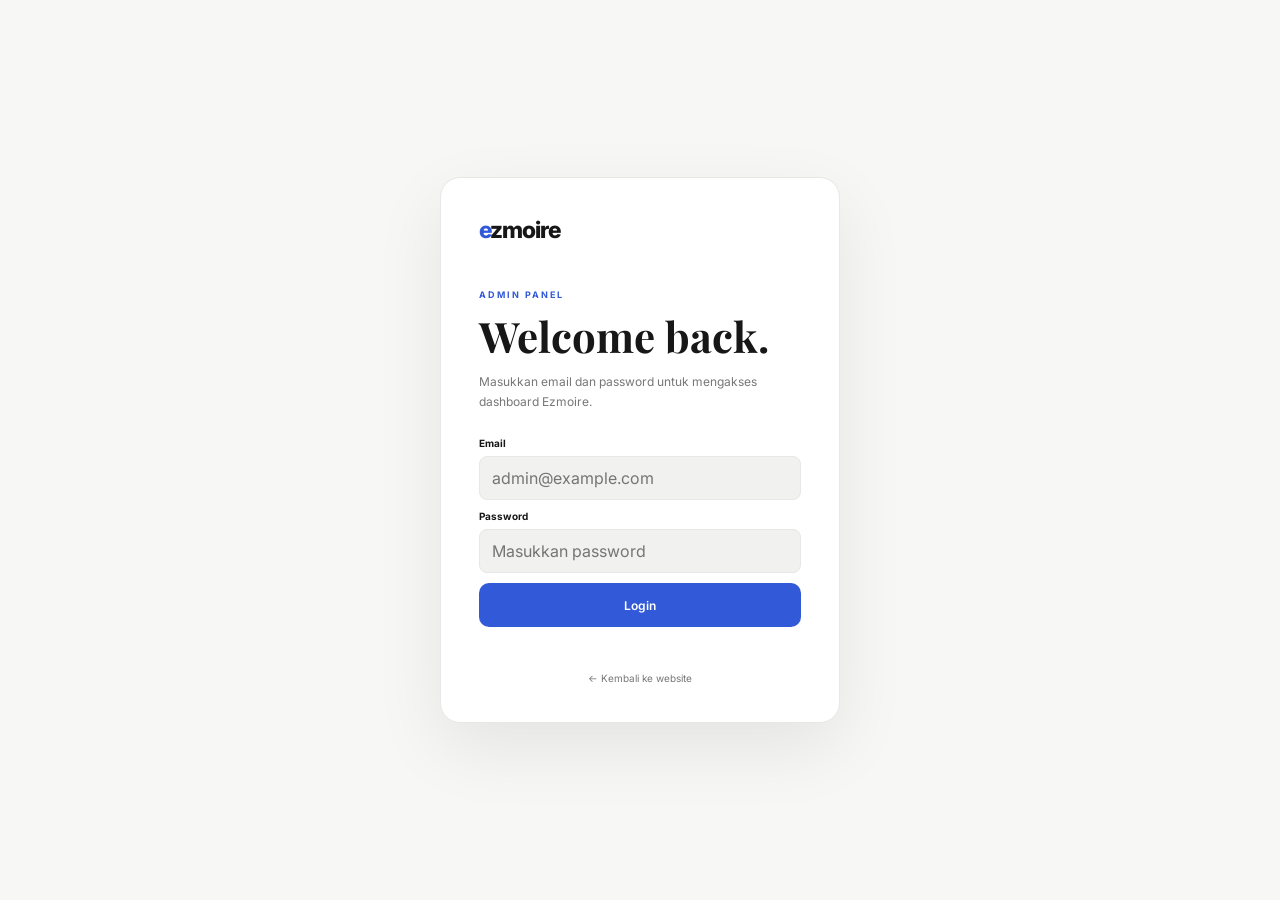
==== commit d0ae7072: "Update admin.html" ====
--- a/admin.html
+++ b/admin.html
@@ -1,7 +1,6 @@
 <!DOCTYPE html>
 <html lang="id">
 <head>
-
     <meta charset="UTF-8">
 
     <meta
@@ -19,14 +18,13 @@
     >
 
     <link rel="stylesheet" href="style.css">
-
 </head>
 
-
 <body class="admin-page">
 
-
-<!-- ================= LOGIN ================= -->
+<!-- =====================================================
+     LOGIN
+===================================================== -->
 
 <div
     id="loginScreen"
@@ -48,10 +46,24 @@
         </h1>
 
         <p>
-            Masukkan password untuk
+            Masukkan email dan password untuk
             mengakses dashboard Ezmoire.
         </p>
 
+        <!-- EMAIL -->
+
+        <label for="adminEmail">
+            Email
+        </label>
+
+        <input
+            id="adminEmail"
+            type="email"
+            placeholder="admin@example.com"
+            autocomplete="username"
+        >
+
+        <!-- PASSWORD -->
 
         <label for="adminPassword">
             Password
@@ -61,9 +73,10 @@
             id="adminPassword"
             type="password"
             placeholder="Masukkan password"
-            autocomplete="off"
-        >
-
+            autocomplete="current-password"
+        >
+
+        <!-- LOGIN -->
 
         <button
             id="loginBtn"
@@ -73,13 +86,11 @@
             Login
         </button>
 
-
         <div
             id="loginError"
             class="error-text"
         ></div>
 
-
         <a
             href="index.html"
             class="back-link"
@@ -92,14 +103,15 @@
 </div>
 
 
-<!-- ================= DASHBOARD ================= -->
+<!-- =====================================================
+     DASHBOARD
+===================================================== -->
 
 <div
     id="adminDashboard"
     class="admin-dashboard hidden"
 >
 
-
     <!-- SIDEBAR -->
 
     <aside class="admin-sidebar">
@@ -108,11 +120,9 @@
             <span>e</span>zmoire
         </div>
 
-
         <div class="admin-sidebar-label">
             MANAGEMENT
         </div>
-
 
         <button
             class="sidebar-item active"
@@ -122,7 +132,6 @@
             Templates
         </button>
 
-
         <button
             class="sidebar-item"
             data-section="add"
@@ -130,7 +139,6 @@
         >
             + Add Template
         </button>
-
 
         <div class="sidebar-bottom">
 
@@ -141,6 +149,14 @@
                 ← View Website
             </a>
 
+            <button
+                id="logoutBtn"
+                class="sidebar-item"
+                type="button"
+            >
+                Logout
+            </button>
+
         </div>
 
     </aside>
@@ -149,7 +165,6 @@
     <!-- MAIN -->
 
     <main class="admin-main">
-
 
         <div class="admin-top">
 
@@ -164,7 +179,6 @@
                 </h1>
 
             </div>
-
 
             <div class="admin-top-actions">
 
@@ -172,6 +186,7 @@
                     id="adminThemeBtn"
                     class="icon-btn"
                     type="button"
+                    aria-label="Toggle theme"
                 >
                     ☾
                 </button>
@@ -181,7 +196,9 @@
         </div>
 
 
-        <!-- STATS -->
+        <!-- =================================================
+             STATS
+        ================================================== -->
 
         <section class="admin-stats">
 
@@ -197,7 +214,6 @@
 
             </div>
 
-
             <div class="stat-box">
 
                 <small>
@@ -213,7 +229,9 @@
         </section>
 
 
-        <!-- ================= ADD ================= -->
+        <!-- =================================================
+             ADD TEMPLATE
+        ================================================== -->
 
         <section
             id="addSection"
@@ -245,7 +263,6 @@
                 <label class="form-label">
                     Cover Image
                 </label>
-
 
                 <input
                     id="templateImage"
@@ -254,7 +271,6 @@
                     hidden
                 >
 
-
                 <label
                     for="templateImage"
                     class="image-upload-button"
@@ -274,7 +290,6 @@
 
                 </label>
 
-
                 <div
                     id="imagePreview"
                     class="image-preview"
@@ -300,7 +315,6 @@
 
                     </div>
 
-
                     <div>
 
                         <label class="form-label">
@@ -312,6 +326,7 @@
                             class="admin-input"
                             type="number"
                             min="0"
+                            step="1000"
                             placeholder="25000"
                         >
 
@@ -560,6 +575,8 @@
 
                 </div>
 
+
+                <!-- ADD -->
 
                 <button
                     id="addTemplateBtn"
@@ -575,7 +592,9 @@
         </section>
 
 
-        <!-- ================= TEMPLATE LIST ================= -->
+        <!-- =================================================
+             TEMPLATE LIST
+        ================================================== -->
 
         <section
             id="templatesSection"
@@ -595,7 +614,6 @@
                     </h2>
 
                 </div>
-
 
                 <div
                     id="adminTemplateList"
@@ -606,13 +624,17 @@
 
         </section>
 
-
     </main>
 
 </div>
 
 
-<script src="admin.js"></script>
+<!-- =====================================================
+     FIREBASE + SCRIPT
+===================================================== -->
+
+<script type="module" src="firebase.js"></script>
+<script src="script.js"></script>
 
 </body>
 </html>
